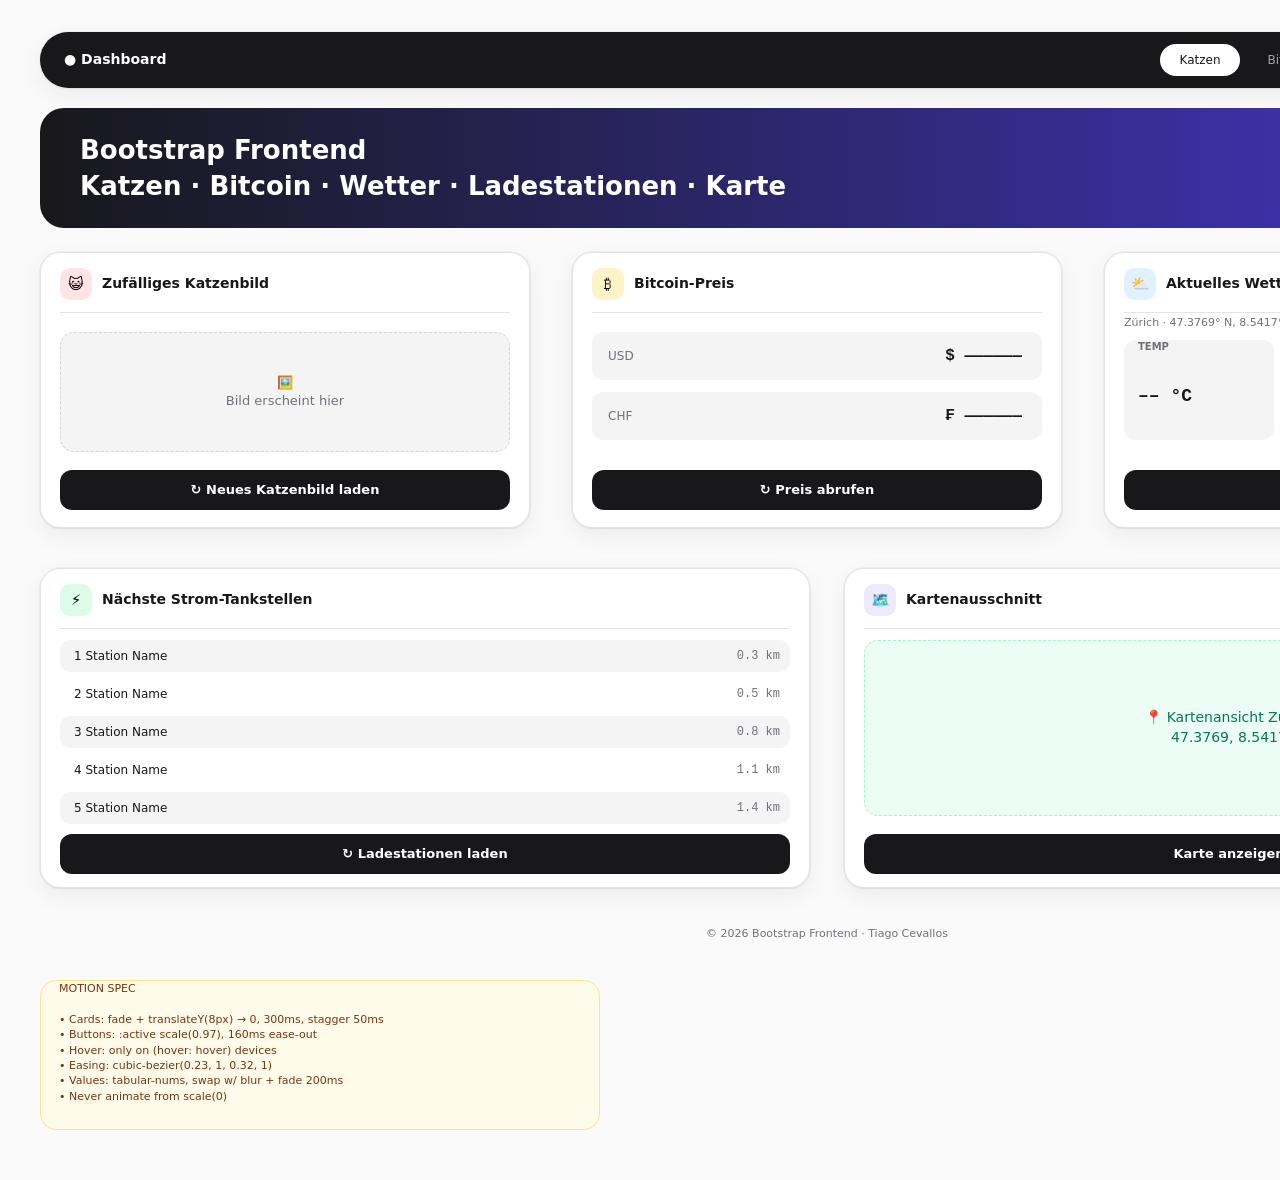
==== .preview-tmp/wireframe.html @ ef620e7e "whatever this is updated wireframe" ====
<!doctype html><meta charset=utf-8><title>wireframe</title><body style="margin:0;background:#fafafa"><div id=c style="position:relative;width:1700px;height:1180px;background:#fafafa"></div><script>const xml="<mxGraphModel dx=\"1422\" dy=\"762\" grid=\"0\" gridSize=\"10\" guides=\"1\" tooltips=\"1\" connect=\"1\" arrows=\"1\" fold=\"1\" page=\"1\" pageScale=\"1\" pageWidth=\"1654\" pageHeight=\"1169\" background=\"#fafafa\" math=\"0\" shadow=\"0\">\n  <root>\n    <mxCell id=\"0\" />\n    <mxCell id=\"1\" parent=\"0\" />\n    <mxCell id=\"101\" value=\"\" style=\"whiteSpace=wrap;html=1;rounded=1;absoluteArcSize=1;arcSize=28;fillColor=#18181b;strokeColor=none;shadow=1;\" vertex=\"1\" parent=\"1\">\n      <mxGeometry x=\"40\" y=\"32\" width=\"1574\" height=\"56\" as=\"geometry\" />\n    </mxCell>\n    <mxCell id=\"102\" value=\"\u25cf  Dashboard\" style=\"whiteSpace=wrap;html=1;text;fontColor=#ffffff;fontSize=14;fontStyle=1;align=left;verticalAlign=middle;fontFamily=Inter;\" vertex=\"1\" parent=\"1\">\n      <mxGeometry x=\"64\" y=\"32\" width=\"300\" height=\"56\" as=\"geometry\" />\n    </mxCell>\n    <mxCell id=\"103\" value=\"Katzen\" style=\"whiteSpace=wrap;html=1;rounded=1;absoluteArcSize=1;arcSize=16;fillColor=#ffffff;fontColor=#18181b;strokeColor=none;fontSize=12;fontFamily=Inter;\" vertex=\"1\" parent=\"1\">\n      <mxGeometry x=\"1160\" y=\"44\" width=\"80\" height=\"32\" as=\"geometry\" />\n    </mxCell>\n    <mxCell id=\"104\" value=\"Bitcoin\" style=\"whiteSpace=wrap;html=1;rounded=1;absoluteArcSize=1;arcSize=16;fillColor=none;fontColor=#a1a1aa;strokeColor=none;fontSize=12;fontFamily=Inter;\" vertex=\"1\" parent=\"1\">\n      <mxGeometry x=\"1248\" y=\"44\" width=\"80\" height=\"32\" as=\"geometry\" />\n    </mxCell>\n    <mxCell id=\"105\" value=\"Wetter\" style=\"whiteSpace=wrap;html=1;rounded=1;absoluteArcSize=1;arcSize=16;fillColor=none;fontColor=#a1a1aa;strokeColor=none;fontSize=12;fontFamily=Inter;\" vertex=\"1\" parent=\"1\">\n      <mxGeometry x=\"1336\" y=\"44\" width=\"80\" height=\"32\" as=\"geometry\" />\n    </mxCell>\n    <mxCell id=\"106\" value=\"Laden\" style=\"whiteSpace=wrap;html=1;rounded=1;absoluteArcSize=1;arcSize=16;fillColor=none;fontColor=#a1a1aa;strokeColor=none;fontSize=12;fontFamily=Inter;\" vertex=\"1\" parent=\"1\">\n      <mxGeometry x=\"1424\" y=\"44\" width=\"80\" height=\"32\" as=\"geometry\" />\n    </mxCell>\n    <mxCell id=\"107\" value=\"Karte\" style=\"whiteSpace=wrap;html=1;rounded=1;absoluteArcSize=1;arcSize=16;fillColor=none;fontColor=#a1a1aa;strokeColor=none;fontSize=12;fontFamily=Inter;\" vertex=\"1\" parent=\"1\">\n      <mxGeometry x=\"1512\" y=\"44\" width=\"80\" height=\"32\" as=\"geometry\" />\n    </mxCell>\n    <mxCell id=\"108\" value=\"Bootstrap Frontend&#xa;Katzen \u00b7 Bitcoin \u00b7 Wetter \u00b7 Ladestationen \u00b7 Karte\" style=\"whiteSpace=wrap;html=1;rounded=1;absoluteArcSize=1;arcSize=24;fillColor=#18181b;gradientColor=#4338ca;gradientDirection=east;strokeColor=none;fontColor=#ffffff;fontSize=26;fontStyle=1;align=left;spacingLeft=40;fontFamily=Inter;\" vertex=\"1\" parent=\"1\">\n      <mxGeometry x=\"40\" y=\"108\" width=\"1574\" height=\"120\" as=\"geometry\" />\n    </mxCell>\n    <mxCell id=\"109\" value=\"LIVE DATA \u00b7 5 APIs\" style=\"whiteSpace=wrap;html=1;rounded=1;absoluteArcSize=1;arcSize=14;fillColor=#ffffff22;fillColor=#6d6ad8;strokeColor=none;fontColor=#ffffff;fontSize=10;fontStyle=1;fontFamily=Inter;\" vertex=\"1\" parent=\"1\">\n      <mxGeometry x=\"1414\" y=\"128\" width=\"170\" height=\"28\" as=\"geometry\" />\n    </mxCell>\n    <mxCell id=\"110\" value=\"\" style=\"whiteSpace=wrap;html=1;rounded=1;absoluteArcSize=1;arcSize=20;fillColor=#ffffff;strokeColor=#e4e4e7;shadow=1;\" vertex=\"1\" parent=\"1\">\n      <mxGeometry x=\"40\" y=\"252\" width=\"490\" height=\"276\" as=\"geometry\" />\n    </mxCell>\n    <mxCell id=\"111\" value=\"\ud83d\ude3a\" style=\"whiteSpace=wrap;html=1;rounded=1;absoluteArcSize=1;arcSize=10;fillColor=#ffe4e6;strokeColor=none;fontSize=15;\" vertex=\"1\" parent=\"1\">\n      <mxGeometry x=\"60\" y=\"268\" width=\"32\" height=\"32\" as=\"geometry\" />\n    </mxCell>\n    <mxCell id=\"112\" value=\"Zuf\u00e4lliges Katzenbild\" style=\"whiteSpace=wrap;html=1;text;fontColor=#18181b;fontSize=14;fontStyle=1;align=left;verticalAlign=middle;fontFamily=Inter;\" vertex=\"1\" parent=\"1\">\n      <mxGeometry x=\"102\" y=\"268\" width=\"400\" height=\"32\" as=\"geometry\" />\n    </mxCell>\n    <mxCell id=\"113\" value=\"\" style=\"whiteSpace=wrap;html=1;fillColor=#e4e4e7;strokeColor=none;\" vertex=\"1\" parent=\"1\">\n      <mxGeometry x=\"60\" y=\"312\" width=\"450\" height=\"1\" as=\"geometry\" />\n    </mxCell>\n    <mxCell id=\"114\" value=\"\ud83d\uddbc\ufe0f&#xa;Bild erscheint hier\" style=\"whiteSpace=wrap;html=1;rounded=1;absoluteArcSize=1;arcSize=14;fillColor=#f4f4f5;strokeColor=#d4d4d8;dashed=1;dashPattern=4 4;fontColor=#71717a;fontSize=13;fontFamily=Inter;\" vertex=\"1\" parent=\"1\">\n      <mxGeometry x=\"60\" y=\"332\" width=\"450\" height=\"120\" as=\"geometry\" />\n    </mxCell>\n    <mxCell id=\"115\" value=\"\u21bb  Neues Katzenbild laden\" style=\"whiteSpace=wrap;html=1;rounded=1;absoluteArcSize=1;arcSize=12;fillColor=#18181b;strokeColor=none;fontColor=#ffffff;fontSize=13;fontStyle=1;fontFamily=Inter;\" vertex=\"1\" parent=\"1\">\n      <mxGeometry x=\"60\" y=\"470\" width=\"450\" height=\"40\" as=\"geometry\" />\n    </mxCell>\n    <mxCell id=\"116\" value=\"\" style=\"whiteSpace=wrap;html=1;rounded=1;absoluteArcSize=1;arcSize=20;fillColor=#ffffff;strokeColor=#e4e4e7;shadow=1;\" vertex=\"1\" parent=\"1\">\n      <mxGeometry x=\"572\" y=\"252\" width=\"490\" height=\"276\" as=\"geometry\" />\n    </mxCell>\n    <mxCell id=\"117\" value=\"\u20bf\" style=\"whiteSpace=wrap;html=1;rounded=1;absoluteArcSize=1;arcSize=10;fillColor=#fef3c7;strokeColor=none;fontSize=15;\" vertex=\"1\" parent=\"1\">\n      <mxGeometry x=\"592\" y=\"268\" width=\"32\" height=\"32\" as=\"geometry\" />\n    </mxCell>\n    <mxCell id=\"118\" value=\"Bitcoin-Preis\" style=\"whiteSpace=wrap;html=1;text;fontColor=#18181b;fontSize=14;fontStyle=1;align=left;verticalAlign=middle;fontFamily=Inter;\" vertex=\"1\" parent=\"1\">\n      <mxGeometry x=\"634\" y=\"268\" width=\"400\" height=\"32\" as=\"geometry\" />\n    </mxCell>\n    <mxCell id=\"119\" value=\"\" style=\"whiteSpace=wrap;html=1;fillColor=#e4e4e7;strokeColor=none;\" vertex=\"1\" parent=\"1\">\n      <mxGeometry x=\"592\" y=\"312\" width=\"450\" height=\"1\" as=\"geometry\" />\n    </mxCell>\n    <mxCell id=\"120\" value=\"USD\" style=\"whiteSpace=wrap;html=1;rounded=1;absoluteArcSize=1;arcSize=12;fillColor=#f4f4f5;strokeColor=none;fontColor=#71717a;fontSize=12;align=left;spacingLeft=16;fontFamily=Inter;\" vertex=\"1\" parent=\"1\">\n      <mxGeometry x=\"592\" y=\"332\" width=\"450\" height=\"48\" as=\"geometry\" />\n    </mxCell>\n    <mxCell id=\"121\" value=\"$ \u2014\u2014\u2014\u2014\u2014\u2014\" style=\"whiteSpace=wrap;html=1;text;fontColor=#18181b;fontSize=16;fontStyle=1;align=right;verticalAlign=middle;fontFamily=Courier New;\" vertex=\"1\" parent=\"1\">\n      <mxGeometry x=\"852\" y=\"332\" width=\"170\" height=\"48\" as=\"geometry\" />\n    </mxCell>\n    <mxCell id=\"122\" value=\"CHF\" style=\"whiteSpace=wrap;html=1;rounded=1;absoluteArcSize=1;arcSize=12;fillColor=#f4f4f5;strokeColor=none;fontColor=#71717a;fontSize=12;align=left;spacingLeft=16;fontFamily=Inter;\" vertex=\"1\" parent=\"1\">\n      <mxGeometry x=\"592\" y=\"392\" width=\"450\" height=\"48\" as=\"geometry\" />\n    </mxCell>\n    <mxCell id=\"123\" value=\"\u20a3 \u2014\u2014\u2014\u2014\u2014\u2014\" style=\"whiteSpace=wrap;html=1;text;fontColor=#18181b;fontSize=16;fontStyle=1;align=right;verticalAlign=middle;fontFamily=Courier New;\" vertex=\"1\" parent=\"1\">\n      <mxGeometry x=\"852\" y=\"392\" width=\"170\" height=\"48\" as=\"geometry\" />\n    </mxCell>\n    <mxCell id=\"124\" value=\"\u21bb  Preis abrufen\" style=\"whiteSpace=wrap;html=1;rounded=1;absoluteArcSize=1;arcSize=12;fillColor=#18181b;strokeColor=none;fontColor=#ffffff;fontSize=13;fontStyle=1;fontFamily=Inter;\" vertex=\"1\" parent=\"1\">\n      <mxGeometry x=\"592\" y=\"470\" width=\"450\" height=\"40\" as=\"geometry\" />\n    </mxCell>\n    <mxCell id=\"125\" value=\"\" style=\"whiteSpace=wrap;html=1;rounded=1;absoluteArcSize=1;arcSize=20;fillColor=#ffffff;strokeColor=#e4e4e7;shadow=1;\" vertex=\"1\" parent=\"1\">\n      <mxGeometry x=\"1104\" y=\"252\" width=\"510\" height=\"276\" as=\"geometry\" />\n    </mxCell>\n    <mxCell id=\"126\" value=\"\u26c5\" style=\"whiteSpace=wrap;html=1;rounded=1;absoluteArcSize=1;arcSize=10;fillColor=#e0f2fe;strokeColor=none;fontSize=15;\" vertex=\"1\" parent=\"1\">\n      <mxGeometry x=\"1124\" y=\"268\" width=\"32\" height=\"32\" as=\"geometry\" />\n    </mxCell>\n    <mxCell id=\"127\" value=\"Aktuelles Wetter\" style=\"whiteSpace=wrap;html=1;text;fontColor=#18181b;fontSize=14;fontStyle=1;align=left;verticalAlign=middle;fontFamily=Inter;\" vertex=\"1\" parent=\"1\">\n      <mxGeometry x=\"1166\" y=\"268\" width=\"420\" height=\"32\" as=\"geometry\" />\n    </mxCell>\n    <mxCell id=\"128\" value=\"\" style=\"whiteSpace=wrap;html=1;fillColor=#e4e4e7;strokeColor=none;\" vertex=\"1\" parent=\"1\">\n      <mxGeometry x=\"1124\" y=\"312\" width=\"470\" height=\"1\" as=\"geometry\" />\n    </mxCell>\n    <mxCell id=\"129\" value=\"Z\u00fcrich \u00b7 47.3769\u00b0 N, 8.5417\u00b0 E\" style=\"whiteSpace=wrap;html=1;text;fontColor=#71717a;fontSize=11;align=left;fontFamily=Inter;\" vertex=\"1\" parent=\"1\">\n      <mxGeometry x=\"1124\" y=\"314\" width=\"470\" height=\"18\" as=\"geometry\" />\n    </mxCell>\n    <mxCell id=\"130\" value=\"TEMP\" style=\"whiteSpace=wrap;html=1;rounded=1;absoluteArcSize=1;arcSize=12;fillColor=#f4f4f5;strokeColor=none;fontColor=#71717a;fontSize=10;fontStyle=1;align=left;verticalAlign=top;spacingLeft=14;spacingTop=14;fontFamily=Inter;\" vertex=\"1\" parent=\"1\">\n      <mxGeometry x=\"1124\" y=\"340\" width=\"150\" height=\"100\" as=\"geometry\" />\n    </mxCell>\n    <mxCell id=\"131\" value=\"\u2013\u2013 \u00b0C\" style=\"whiteSpace=wrap;html=1;text;fontColor=#18181b;fontSize=18;fontStyle=1;align=left;spacingLeft=14;verticalAlign=middle;fontFamily=Courier New;\" vertex=\"1\" parent=\"1\">\n      <mxGeometry x=\"1124\" y=\"372\" width=\"150\" height=\"50\" as=\"geometry\" />\n    </mxCell>\n    <mxCell id=\"132\" value=\"HIMMEL\" style=\"whiteSpace=wrap;html=1;rounded=1;absoluteArcSize=1;arcSize=12;fillColor=#f4f4f5;strokeColor=none;fontColor=#71717a;fontSize=10;fontStyle=1;align=left;verticalAlign=top;spacingLeft=14;spacingTop=14;fontFamily=Inter;\" vertex=\"1\" parent=\"1\">\n      <mxGeometry x=\"1284\" y=\"340\" width=\"150\" height=\"100\" as=\"geometry\" />\n    </mxCell>\n    <mxCell id=\"133\" value=\"\u2013\u2013\u2013\u2013\" style=\"whiteSpace=wrap;html=1;text;fontColor=#18181b;fontSize=18;fontStyle=1;align=left;spacingLeft=14;verticalAlign=middle;fontFamily=Courier New;\" vertex=\"1\" parent=\"1\">\n      <mxGeometry x=\"1284\" y=\"372\" width=\"150\" height=\"50\" as=\"geometry\" />\n    </mxCell>\n    <mxCell id=\"134\" value=\"WIND\" style=\"whiteSpace=wrap;html=1;rounded=1;absoluteArcSize=1;arcSize=12;fillColor=#f4f4f5;strokeColor=none;fontColor=#71717a;fontSize=10;fontStyle=1;align=left;verticalAlign=top;spacingLeft=14;spacingTop=14;fontFamily=Inter;\" vertex=\"1\" parent=\"1\">\n      <mxGeometry x=\"1444\" y=\"340\" width=\"150\" height=\"100\" as=\"geometry\" />\n    </mxCell>\n    <mxCell id=\"135\" value=\"\u2013\u2013 km/h\" style=\"whiteSpace=wrap;html=1;text;fontColor=#18181b;fontSize=18;fontStyle=1;align=left;spacingLeft=14;verticalAlign=middle;fontFamily=Courier New;\" vertex=\"1\" parent=\"1\">\n      <mxGeometry x=\"1444\" y=\"372\" width=\"150\" height=\"50\" as=\"geometry\" />\n    </mxCell>\n    <mxCell id=\"136\" value=\"\u21bb  Wetter laden\" style=\"whiteSpace=wrap;html=1;rounded=1;absoluteArcSize=1;arcSize=12;fillColor=#18181b;strokeColor=none;fontColor=#ffffff;fontSize=13;fontStyle=1;fontFamily=Inter;\" vertex=\"1\" parent=\"1\">\n      <mxGeometry x=\"1124\" y=\"470\" width=\"470\" height=\"40\" as=\"geometry\" />\n    </mxCell>\n    <mxCell id=\"137\" value=\"\" style=\"whiteSpace=wrap;html=1;rounded=1;absoluteArcSize=1;arcSize=20;fillColor=#ffffff;strokeColor=#e4e4e7;shadow=1;\" vertex=\"1\" parent=\"1\">\n      <mxGeometry x=\"40\" y=\"568\" width=\"770\" height=\"320\" as=\"geometry\" />\n    </mxCell>\n    <mxCell id=\"138\" value=\"\u26a1\" style=\"whiteSpace=wrap;html=1;rounded=1;absoluteArcSize=1;arcSize=10;fillColor=#dcfce7;strokeColor=none;fontSize=15;\" vertex=\"1\" parent=\"1\">\n      <mxGeometry x=\"60\" y=\"584\" width=\"32\" height=\"32\" as=\"geometry\" />\n    </mxCell>\n    <mxCell id=\"139\" value=\"N\u00e4chste Strom-Tankstellen\" style=\"whiteSpace=wrap;html=1;text;fontColor=#18181b;fontSize=14;fontStyle=1;align=left;verticalAlign=middle;fontFamily=Inter;\" vertex=\"1\" parent=\"1\">\n      <mxGeometry x=\"102\" y=\"584\" width=\"680\" height=\"32\" as=\"geometry\" />\n    </mxCell>\n    <mxCell id=\"140\" value=\"\" style=\"whiteSpace=wrap;html=1;fillColor=#e4e4e7;strokeColor=none;\" vertex=\"1\" parent=\"1\">\n      <mxGeometry x=\"60\" y=\"628\" width=\"730\" height=\"1\" as=\"geometry\" />\n    </mxCell>\n    <mxCell id=\"141\" value=\"1   Station Name\" style=\"whiteSpace=wrap;html=1;rounded=1;absoluteArcSize=1;arcSize=10;fillColor=#f4f4f5;strokeColor=none;fontColor=#18181b;fontSize=12;align=left;spacingLeft=14;fontFamily=Inter;\" vertex=\"1\" parent=\"1\">\n      <mxGeometry x=\"60\" y=\"640\" width=\"730\" height=\"32\" as=\"geometry\" />\n    </mxCell>\n    <mxCell id=\"142\" value=\"0.3 km\" style=\"whiteSpace=wrap;html=1;text;fontColor=#71717a;fontSize=12;align=right;verticalAlign=middle;fontFamily=Courier New;\" vertex=\"1\" parent=\"1\">\n      <mxGeometry x=\"690\" y=\"640\" width=\"90\" height=\"32\" as=\"geometry\" />\n    </mxCell>\n    <mxCell id=\"143\" value=\"2   Station Name\" style=\"whiteSpace=wrap;html=1;rounded=1;absoluteArcSize=1;arcSize=10;fillColor=#ffffff;strokeColor=none;fontColor=#18181b;fontSize=12;align=left;spacingLeft=14;fontFamily=Inter;\" vertex=\"1\" parent=\"1\">\n      <mxGeometry x=\"60\" y=\"678\" width=\"730\" height=\"32\" as=\"geometry\" />\n    </mxCell>\n    <mxCell id=\"144\" value=\"0.5 km\" style=\"whiteSpace=wrap;html=1;text;fontColor=#71717a;fontSize=12;align=right;verticalAlign=middle;fontFamily=Courier New;\" vertex=\"1\" parent=\"1\">\n      <mxGeometry x=\"690\" y=\"678\" width=\"90\" height=\"32\" as=\"geometry\" />\n    </mxCell>\n    <mxCell id=\"145\" value=\"3   Station Name\" style=\"whiteSpace=wrap;html=1;rounded=1;absoluteArcSize=1;arcSize=10;fillColor=#f4f4f5;strokeColor=none;fontColor=#18181b;fontSize=12;align=left;spacingLeft=14;fontFamily=Inter;\" vertex=\"1\" parent=\"1\">\n      <mxGeometry x=\"60\" y=\"716\" width=\"730\" height=\"32\" as=\"geometry\" />\n    </mxCell>\n    <mxCell id=\"146\" value=\"0.8 km\" style=\"whiteSpace=wrap;html=1;text;fontColor=#71717a;fontSize=12;align=right;verticalAlign=middle;fontFamily=Courier New;\" vertex=\"1\" parent=\"1\">\n      <mxGeometry x=\"690\" y=\"716\" width=\"90\" height=\"32\" as=\"geometry\" />\n    </mxCell>\n    <mxCell id=\"147\" value=\"4   Station Name\" style=\"whiteSpace=wrap;html=1;rounded=1;absoluteArcSize=1;arcSize=10;fillColor=#ffffff;strokeColor=none;fontColor=#18181b;fontSize=12;align=left;spacingLeft=14;fontFamily=Inter;\" vertex=\"1\" parent=\"1\">\n      <mxGeometry x=\"60\" y=\"754\" width=\"730\" height=\"32\" as=\"geometry\" />\n    </mxCell>\n    <mxCell id=\"148\" value=\"1.1 km\" style=\"whiteSpace=wrap;html=1;text;fontColor=#71717a;fontSize=12;align=right;verticalAlign=middle;fontFamily=Courier New;\" vertex=\"1\" parent=\"1\">\n      <mxGeometry x=\"690\" y=\"754\" width=\"90\" height=\"32\" as=\"geometry\" />\n    </mxCell>\n    <mxCell id=\"149\" value=\"5   Station Name\" style=\"whiteSpace=wrap;html=1;rounded=1;absoluteArcSize=1;arcSize=10;fillColor=#f4f4f5;strokeColor=none;fontColor=#18181b;fontSize=12;align=left;spacingLeft=14;fontFamily=Inter;\" vertex=\"1\" parent=\"1\">\n      <mxGeometry x=\"60\" y=\"792\" width=\"730\" height=\"32\" as=\"geometry\" />\n    </mxCell>\n    <mxCell id=\"150\" value=\"1.4 km\" style=\"whiteSpace=wrap;html=1;text;fontColor=#71717a;fontSize=12;align=right;verticalAlign=middle;fontFamily=Courier New;\" vertex=\"1\" parent=\"1\">\n      <mxGeometry x=\"690\" y=\"792\" width=\"90\" height=\"32\" as=\"geometry\" />\n    </mxCell>\n    <mxCell id=\"151\" value=\"\u21bb  Ladestationen laden\" style=\"whiteSpace=wrap;html=1;rounded=1;absoluteArcSize=1;arcSize=12;fillColor=#18181b;strokeColor=none;fontColor=#ffffff;fontSize=13;fontStyle=1;fontFamily=Inter;\" vertex=\"1\" parent=\"1\">\n      <mxGeometry x=\"60\" y=\"834\" width=\"730\" height=\"40\" as=\"geometry\" />\n    </mxCell>\n    <mxCell id=\"152\" value=\"\" style=\"whiteSpace=wrap;html=1;rounded=1;absoluteArcSize=1;arcSize=20;fillColor=#ffffff;strokeColor=#e4e4e7;shadow=1;\" vertex=\"1\" parent=\"1\">\n      <mxGeometry x=\"844\" y=\"568\" width=\"770\" height=\"320\" as=\"geometry\" />\n    </mxCell>\n    <mxCell id=\"153\" value=\"\ud83d\uddfa\ufe0f\" style=\"whiteSpace=wrap;html=1;rounded=1;absoluteArcSize=1;arcSize=10;fillColor=#ede9fe;strokeColor=none;fontSize=15;\" vertex=\"1\" parent=\"1\">\n      <mxGeometry x=\"864\" y=\"584\" width=\"32\" height=\"32\" as=\"geometry\" />\n    </mxCell>\n    <mxCell id=\"154\" value=\"Kartenausschnitt\" style=\"whiteSpace=wrap;html=1;text;fontColor=#18181b;fontSize=14;fontStyle=1;align=left;verticalAlign=middle;fontFamily=Inter;\" vertex=\"1\" parent=\"1\">\n      <mxGeometry x=\"906\" y=\"584\" width=\"680\" height=\"32\" as=\"geometry\" />\n    </mxCell>\n    <mxCell id=\"155\" value=\"\" style=\"whiteSpace=wrap;html=1;fillColor=#e4e4e7;strokeColor=none;\" vertex=\"1\" parent=\"1\">\n      <mxGeometry x=\"864\" y=\"628\" width=\"730\" height=\"1\" as=\"geometry\" />\n    </mxCell>\n    <mxCell id=\"156\" value=\"\ud83d\udccd  Kartenansicht Z\u00fcrich&#xa;47.3769, 8.5417\" style=\"whiteSpace=wrap;html=1;rounded=1;absoluteArcSize=1;arcSize=14;fillColor=#ecfdf5;strokeColor=#a7f3d0;dashed=1;dashPattern=4 4;fontColor=#047857;fontSize=14;fontFamily=Inter;\" vertex=\"1\" parent=\"1\">\n      <mxGeometry x=\"864\" y=\"640\" width=\"730\" height=\"176\" as=\"geometry\" />\n    </mxCell>\n    <mxCell id=\"157\" value=\"Karte anzeigen\" style=\"whiteSpace=wrap;html=1;rounded=1;absoluteArcSize=1;arcSize=12;fillColor=#18181b;strokeColor=none;fontColor=#ffffff;fontSize=13;fontStyle=1;fontFamily=Inter;\" vertex=\"1\" parent=\"1\">\n      <mxGeometry x=\"864\" y=\"834\" width=\"730\" height=\"40\" as=\"geometry\" />\n    </mxCell>\n    <mxCell id=\"158\" value=\"\u00a9 2026 Bootstrap Frontend \u00b7 Tiago Cevallos\" style=\"whiteSpace=wrap;html=1;text;fontColor=#71717a;fontSize=11;align=center;fontFamily=Inter;\" vertex=\"1\" parent=\"1\">\n      <mxGeometry x=\"40\" y=\"916\" width=\"1574\" height=\"36\" as=\"geometry\" />\n    </mxCell>\n    <mxCell id=\"159\" value=\"MOTION SPEC&#xa;&#xa;\u2022 Cards: fade + translateY(8px) \u2192 0, 300ms, stagger 50ms&#xa;\u2022 Buttons: :active scale(0.97), 160ms ease-out&#xa;\u2022 Hover: only on (hover: hover) devices&#xa;\u2022 Easing: cubic-bezier(0.23, 1, 0.32, 1)&#xa;\u2022 Values: tabular-nums, swap w/ blur + fade 200ms&#xa;\u2022 Never animate from scale(0)\" style=\"whiteSpace=wrap;html=1;rounded=1;absoluteArcSize=1;arcSize=16;fillColor=#fffbeb;strokeColor=#fde68a;fontColor=#78350f;fontSize=11;align=left;verticalAlign=top;spacingLeft=18;spacingTop=14;fontFamily=Inter;\" vertex=\"1\" parent=\"1\">\n      <mxGeometry x=\"40\" y=\"980\" width=\"560\" height=\"150\" as=\"geometry\" />\n    </mxCell>\n  </root>\n</mxGraphModel>\n";
const d=new DOMParser().parseFromString(xml,'text/xml');
const c=document.getElementById('c');
d.querySelectorAll('mxCell[vertex="1"]').forEach(m=>{
 const g=m.querySelector('mxGeometry'),s={};
 (m.getAttribute('style')||'').split(';').forEach(p=>{const[k,v]=p.split('=');if(k)s[k]=v});
 const e=document.createElement('div');
 e.innerHTML=(m.getAttribute('value')||'').replace(/\n/g,'<br>');
 Object.assign(e.style,{position:'absolute',left:g.getAttribute('x')+'px',top:g.getAttribute('y')+'px',width:g.getAttribute('width')+'px',height:g.getAttribute('height')+'px',boxSizing:'border-box',
 background:s.fillColor&&s.fillColor!='none'?s.fillColor:'transparent',color:s.fontColor||'#000',fontSize:(s.fontSize||12)+'px',fontFamily:(s.fontFamily||'Inter')+',system-ui,sans-serif',whiteSpace:'pre-line',lineHeight:1.4,
 border:s.strokeColor&&s.strokeColor!='none'?'1px '+(s.dashed=='1'?'dashed ':'solid ')+s.strokeColor:'none',borderRadius:s.rounded=='1'?(s.arcSize||8)+'px':'0',backgroundImage:s.gradientColor?`linear-gradient(90deg,${s.fillColor},${s.gradientColor})`:'none',
 boxShadow:s.shadow=='1'?'0 0 0 1px rgba(0,0,0,.04),0 1px 2px rgba(0,0,0,.04),0 8px 24px rgba(0,0,0,.06)':'none',fontWeight:(s.fontStyle&1)?'bold':'normal',display:'flex',flexDirection:'column',
 justifyContent:s.verticalAlign=='top'?'flex-start':s.verticalAlign=='bottom'?'flex-end':'center',textAlign:s.align||'center',paddingLeft:(s.spacingLeft||0)+'px',overflow:'hidden'});
 if(m.getAttribute('style').includes('fontStyle=1;fontFamily=Inter;')&&e.style.height=='40px'){e.style.cursor='pointer';e.style.transition='transform 160ms cubic-bezier(.23,1,.32,1)';e.onmousedown=()=>e.style.transform='scale(.97)';e.onmouseup=e.onmouseleave=()=>e.style.transform='';}
 c.appendChild(e);});
</script>
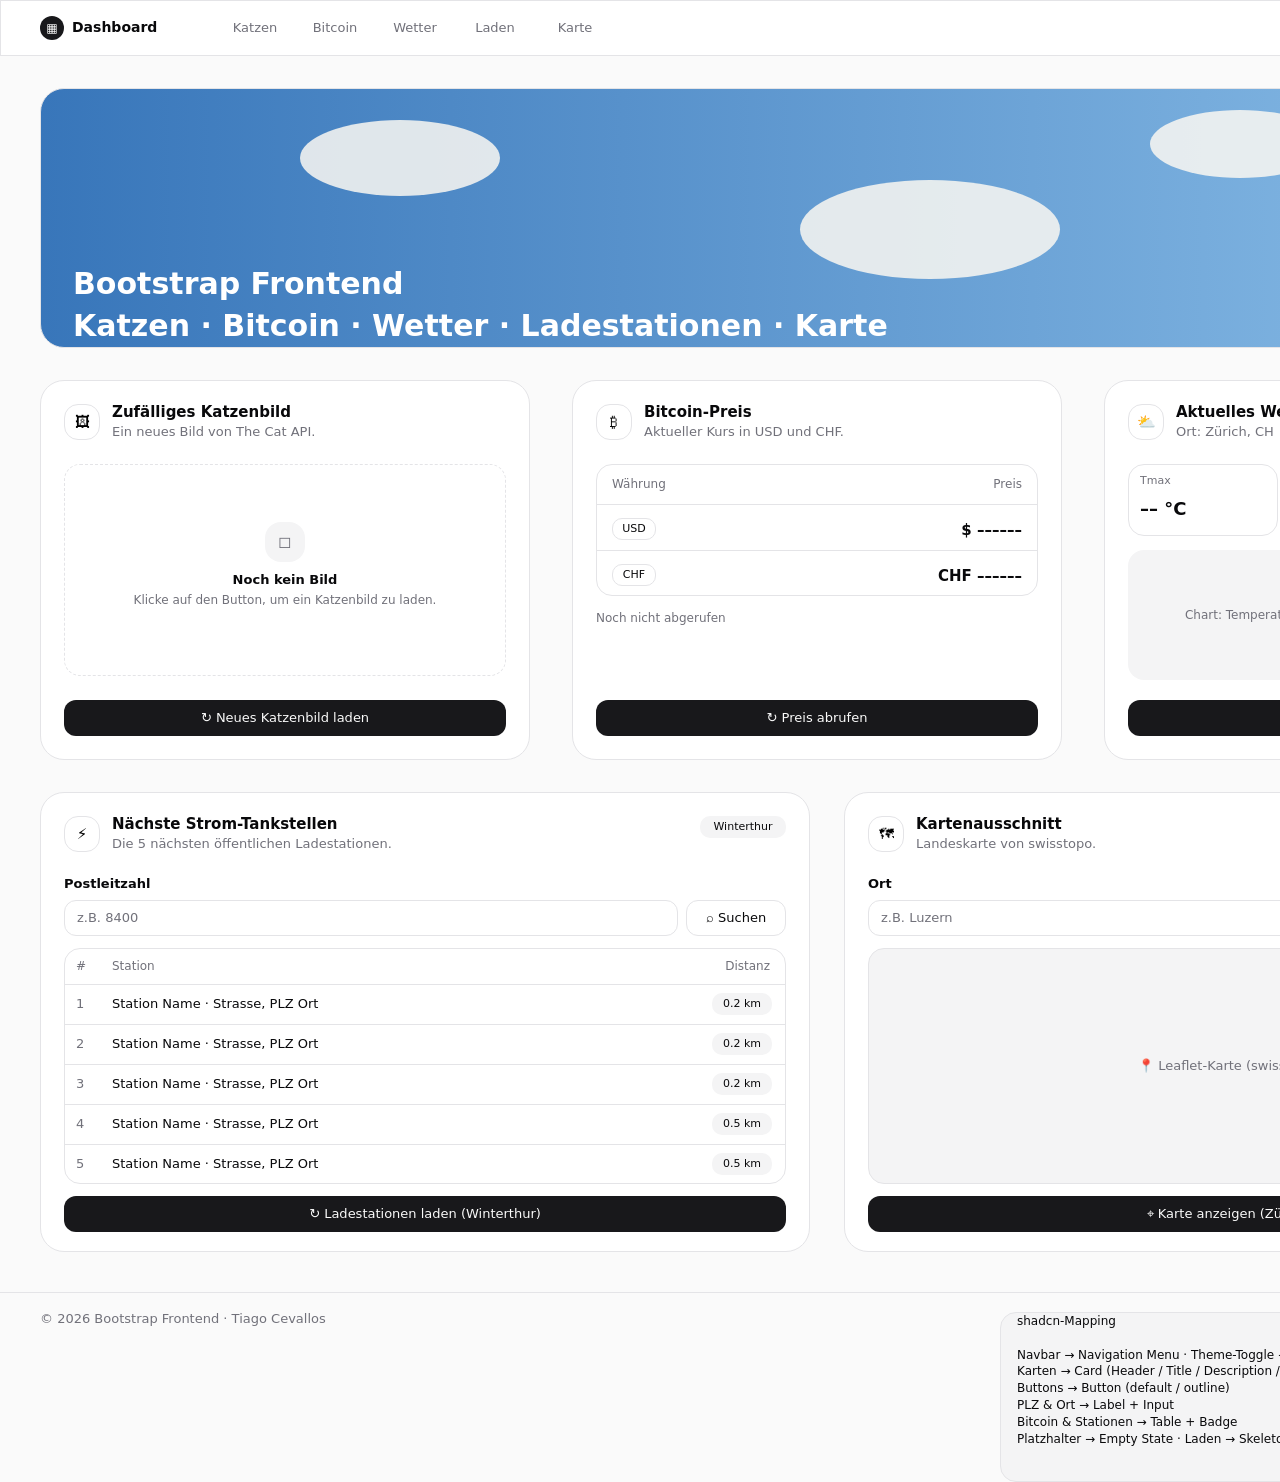
==== commit 7899e5a2: "More Wireframe and Font changes / updates started with the Frontend  API´s work now" ====
--- a/.preview-tmp/wireframe.html
+++ b/.preview-tmp/wireframe.html
@@ -1,4 +1,4 @@
-<!doctype html><meta charset=utf-8><title>wireframe</title><body style="margin:0;background:#fafafa"><div id=c style="position:relative;width:1700px;height:1180px;background:#fafafa"></div><script>const xml="<mxGraphModel dx=\"1422\" dy=\"762\" grid=\"0\" gridSize=\"10\" guides=\"1\" tooltips=\"1\" connect=\"1\" arrows=\"1\" fold=\"1\" page=\"1\" pageScale=\"1\" pageWidth=\"1654\" pageHeight=\"1169\" background=\"#fafafa\" math=\"0\" shadow=\"0\">\n  <root>\n    <mxCell id=\"0\" />\n    <mxCell id=\"1\" parent=\"0\" />\n    <mxCell id=\"101\" value=\"\" style=\"whiteSpace=wrap;html=1;rounded=1;absoluteArcSize=1;arcSize=28;fillColor=#18181b;strokeColor=none;shadow=1;\" vertex=\"1\" parent=\"1\">\n      <mxGeometry x=\"40\" y=\"32\" width=\"1574\" height=\"56\" as=\"geometry\" />\n    </mxCell>\n    <mxCell id=\"102\" value=\"\u25cf  Dashboard\" style=\"whiteSpace=wrap;html=1;text;fontColor=#ffffff;fontSize=14;fontStyle=1;align=left;verticalAlign=middle;fontFamily=Inter;\" vertex=\"1\" parent=\"1\">\n      <mxGeometry x=\"64\" y=\"32\" width=\"300\" height=\"56\" as=\"geometry\" />\n    </mxCell>\n    <mxCell id=\"103\" value=\"Katzen\" style=\"whiteSpace=wrap;html=1;rounded=1;absoluteArcSize=1;arcSize=16;fillColor=#ffffff;fontColor=#18181b;strokeColor=none;fontSize=12;fontFamily=Inter;\" vertex=\"1\" parent=\"1\">\n      <mxGeometry x=\"1160\" y=\"44\" width=\"80\" height=\"32\" as=\"geometry\" />\n    </mxCell>\n    <mxCell id=\"104\" value=\"Bitcoin\" style=\"whiteSpace=wrap;html=1;rounded=1;absoluteArcSize=1;arcSize=16;fillColor=none;fontColor=#a1a1aa;strokeColor=none;fontSize=12;fontFamily=Inter;\" vertex=\"1\" parent=\"1\">\n      <mxGeometry x=\"1248\" y=\"44\" width=\"80\" height=\"32\" as=\"geometry\" />\n    </mxCell>\n    <mxCell id=\"105\" value=\"Wetter\" style=\"whiteSpace=wrap;html=1;rounded=1;absoluteArcSize=1;arcSize=16;fillColor=none;fontColor=#a1a1aa;strokeColor=none;fontSize=12;fontFamily=Inter;\" vertex=\"1\" parent=\"1\">\n      <mxGeometry x=\"1336\" y=\"44\" width=\"80\" height=\"32\" as=\"geometry\" />\n    </mxCell>\n    <mxCell id=\"106\" value=\"Laden\" style=\"whiteSpace=wrap;html=1;rounded=1;absoluteArcSize=1;arcSize=16;fillColor=none;fontColor=#a1a1aa;strokeColor=none;fontSize=12;fontFamily=Inter;\" vertex=\"1\" parent=\"1\">\n      <mxGeometry x=\"1424\" y=\"44\" width=\"80\" height=\"32\" as=\"geometry\" />\n    </mxCell>\n    <mxCell id=\"107\" value=\"Karte\" style=\"whiteSpace=wrap;html=1;rounded=1;absoluteArcSize=1;arcSize=16;fillColor=none;fontColor=#a1a1aa;strokeColor=none;fontSize=12;fontFamily=Inter;\" vertex=\"1\" parent=\"1\">\n      <mxGeometry x=\"1512\" y=\"44\" width=\"80\" height=\"32\" as=\"geometry\" />\n    </mxCell>\n    <mxCell id=\"108\" value=\"Bootstrap Frontend&#xa;Katzen \u00b7 Bitcoin \u00b7 Wetter \u00b7 Ladestationen \u00b7 Karte\" style=\"whiteSpace=wrap;html=1;rounded=1;absoluteArcSize=1;arcSize=24;fillColor=#18181b;gradientColor=#4338ca;gradientDirection=east;strokeColor=none;fontColor=#ffffff;fontSize=26;fontStyle=1;align=left;spacingLeft=40;fontFamily=Inter;\" vertex=\"1\" parent=\"1\">\n      <mxGeometry x=\"40\" y=\"108\" width=\"1574\" height=\"120\" as=\"geometry\" />\n    </mxCell>\n    <mxCell id=\"109\" value=\"LIVE DATA \u00b7 5 APIs\" style=\"whiteSpace=wrap;html=1;rounded=1;absoluteArcSize=1;arcSize=14;fillColor=#ffffff22;fillColor=#6d6ad8;strokeColor=none;fontColor=#ffffff;fontSize=10;fontStyle=1;fontFamily=Inter;\" vertex=\"1\" parent=\"1\">\n      <mxGeometry x=\"1414\" y=\"128\" width=\"170\" height=\"28\" as=\"geometry\" />\n    </mxCell>\n    <mxCell id=\"110\" value=\"\" style=\"whiteSpace=wrap;html=1;rounded=1;absoluteArcSize=1;arcSize=20;fillColor=#ffffff;strokeColor=#e4e4e7;shadow=1;\" vertex=\"1\" parent=\"1\">\n      <mxGeometry x=\"40\" y=\"252\" width=\"490\" height=\"276\" as=\"geometry\" />\n    </mxCell>\n    <mxCell id=\"111\" value=\"\ud83d\ude3a\" style=\"whiteSpace=wrap;html=1;rounded=1;absoluteArcSize=1;arcSize=10;fillColor=#ffe4e6;strokeColor=none;fontSize=15;\" vertex=\"1\" parent=\"1\">\n      <mxGeometry x=\"60\" y=\"268\" width=\"32\" height=\"32\" as=\"geometry\" />\n    </mxCell>\n    <mxCell id=\"112\" value=\"Zuf\u00e4lliges Katzenbild\" style=\"whiteSpace=wrap;html=1;text;fontColor=#18181b;fontSize=14;fontStyle=1;align=left;verticalAlign=middle;fontFamily=Inter;\" vertex=\"1\" parent=\"1\">\n      <mxGeometry x=\"102\" y=\"268\" width=\"400\" height=\"32\" as=\"geometry\" />\n    </mxCell>\n    <mxCell id=\"113\" value=\"\" style=\"whiteSpace=wrap;html=1;fillColor=#e4e4e7;strokeColor=none;\" vertex=\"1\" parent=\"1\">\n      <mxGeometry x=\"60\" y=\"312\" width=\"450\" height=\"1\" as=\"geometry\" />\n    </mxCell>\n    <mxCell id=\"114\" value=\"\ud83d\uddbc\ufe0f&#xa;Bild erscheint hier\" style=\"whiteSpace=wrap;html=1;rounded=1;absoluteArcSize=1;arcSize=14;fillColor=#f4f4f5;strokeColor=#d4d4d8;dashed=1;dashPattern=4 4;fontColor=#71717a;fontSize=13;fontFamily=Inter;\" vertex=\"1\" parent=\"1\">\n      <mxGeometry x=\"60\" y=\"332\" width=\"450\" height=\"120\" as=\"geometry\" />\n    </mxCell>\n    <mxCell id=\"115\" value=\"\u21bb  Neues Katzenbild laden\" style=\"whiteSpace=wrap;html=1;rounded=1;absoluteArcSize=1;arcSize=12;fillColor=#18181b;strokeColor=none;fontColor=#ffffff;fontSize=13;fontStyle=1;fontFamily=Inter;\" vertex=\"1\" parent=\"1\">\n      <mxGeometry x=\"60\" y=\"470\" width=\"450\" height=\"40\" as=\"geometry\" />\n    </mxCell>\n    <mxCell id=\"116\" value=\"\" style=\"whiteSpace=wrap;html=1;rounded=1;absoluteArcSize=1;arcSize=20;fillColor=#ffffff;strokeColor=#e4e4e7;shadow=1;\" vertex=\"1\" parent=\"1\">\n      <mxGeometry x=\"572\" y=\"252\" width=\"490\" height=\"276\" as=\"geometry\" />\n    </mxCell>\n    <mxCell id=\"117\" value=\"\u20bf\" style=\"whiteSpace=wrap;html=1;rounded=1;absoluteArcSize=1;arcSize=10;fillColor=#fef3c7;strokeColor=none;fontSize=15;\" vertex=\"1\" parent=\"1\">\n      <mxGeometry x=\"592\" y=\"268\" width=\"32\" height=\"32\" as=\"geometry\" />\n    </mxCell>\n    <mxCell id=\"118\" value=\"Bitcoin-Preis\" style=\"whiteSpace=wrap;html=1;text;fontColor=#18181b;fontSize=14;fontStyle=1;align=left;verticalAlign=middle;fontFamily=Inter;\" vertex=\"1\" parent=\"1\">\n      <mxGeometry x=\"634\" y=\"268\" width=\"400\" height=\"32\" as=\"geometry\" />\n    </mxCell>\n    <mxCell id=\"119\" value=\"\" style=\"whiteSpace=wrap;html=1;fillColor=#e4e4e7;strokeColor=none;\" vertex=\"1\" parent=\"1\">\n      <mxGeometry x=\"592\" y=\"312\" width=\"450\" height=\"1\" as=\"geometry\" />\n    </mxCell>\n    <mxCell id=\"120\" value=\"USD\" style=\"whiteSpace=wrap;html=1;rounded=1;absoluteArcSize=1;arcSize=12;fillColor=#f4f4f5;strokeColor=none;fontColor=#71717a;fontSize=12;align=left;spacingLeft=16;fontFamily=Inter;\" vertex=\"1\" parent=\"1\">\n      <mxGeometry x=\"592\" y=\"332\" width=\"450\" height=\"48\" as=\"geometry\" />\n    </mxCell>\n    <mxCell id=\"121\" value=\"$ \u2014\u2014\u2014\u2014\u2014\u2014\" style=\"whiteSpace=wrap;html=1;text;fontColor=#18181b;fontSize=16;fontStyle=1;align=right;verticalAlign=middle;fontFamily=Courier New;\" vertex=\"1\" parent=\"1\">\n      <mxGeometry x=\"852\" y=\"332\" width=\"170\" height=\"48\" as=\"geometry\" />\n    </mxCell>\n    <mxCell id=\"122\" value=\"CHF\" style=\"whiteSpace=wrap;html=1;rounded=1;absoluteArcSize=1;arcSize=12;fillColor=#f4f4f5;strokeColor=none;fontColor=#71717a;fontSize=12;align=left;spacingLeft=16;fontFamily=Inter;\" vertex=\"1\" parent=\"1\">\n      <mxGeometry x=\"592\" y=\"392\" width=\"450\" height=\"48\" as=\"geometry\" />\n    </mxCell>\n    <mxCell id=\"123\" value=\"\u20a3 \u2014\u2014\u2014\u2014\u2014\u2014\" style=\"whiteSpace=wrap;html=1;text;fontColor=#18181b;fontSize=16;fontStyle=1;align=right;verticalAlign=middle;fontFamily=Courier New;\" vertex=\"1\" parent=\"1\">\n      <mxGeometry x=\"852\" y=\"392\" width=\"170\" height=\"48\" as=\"geometry\" />\n    </mxCell>\n    <mxCell id=\"124\" value=\"\u21bb  Preis abrufen\" style=\"whiteSpace=wrap;html=1;rounded=1;absoluteArcSize=1;arcSize=12;fillColor=#18181b;strokeColor=none;fontColor=#ffffff;fontSize=13;fontStyle=1;fontFamily=Inter;\" vertex=\"1\" parent=\"1\">\n      <mxGeometry x=\"592\" y=\"470\" width=\"450\" height=\"40\" as=\"geometry\" />\n    </mxCell>\n    <mxCell id=\"125\" value=\"\" style=\"whiteSpace=wrap;html=1;rounded=1;absoluteArcSize=1;arcSize=20;fillColor=#ffffff;strokeColor=#e4e4e7;shadow=1;\" vertex=\"1\" parent=\"1\">\n      <mxGeometry x=\"1104\" y=\"252\" width=\"510\" height=\"276\" as=\"geometry\" />\n    </mxCell>\n    <mxCell id=\"126\" value=\"\u26c5\" style=\"whiteSpace=wrap;html=1;rounded=1;absoluteArcSize=1;arcSize=10;fillColor=#e0f2fe;strokeColor=none;fontSize=15;\" vertex=\"1\" parent=\"1\">\n      <mxGeometry x=\"1124\" y=\"268\" width=\"32\" height=\"32\" as=\"geometry\" />\n    </mxCell>\n    <mxCell id=\"127\" value=\"Aktuelles Wetter\" style=\"whiteSpace=wrap;html=1;text;fontColor=#18181b;fontSize=14;fontStyle=1;align=left;verticalAlign=middle;fontFamily=Inter;\" vertex=\"1\" parent=\"1\">\n      <mxGeometry x=\"1166\" y=\"268\" width=\"420\" height=\"32\" as=\"geometry\" />\n    </mxCell>\n    <mxCell id=\"128\" value=\"\" style=\"whiteSpace=wrap;html=1;fillColor=#e4e4e7;strokeColor=none;\" vertex=\"1\" parent=\"1\">\n      <mxGeometry x=\"1124\" y=\"312\" width=\"470\" height=\"1\" as=\"geometry\" />\n    </mxCell>\n    <mxCell id=\"129\" value=\"Z\u00fcrich \u00b7 47.3769\u00b0 N, 8.5417\u00b0 E\" style=\"whiteSpace=wrap;html=1;text;fontColor=#71717a;fontSize=11;align=left;fontFamily=Inter;\" vertex=\"1\" parent=\"1\">\n      <mxGeometry x=\"1124\" y=\"314\" width=\"470\" height=\"18\" as=\"geometry\" />\n    </mxCell>\n    <mxCell id=\"130\" value=\"TEMP\" style=\"whiteSpace=wrap;html=1;rounded=1;absoluteArcSize=1;arcSize=12;fillColor=#f4f4f5;strokeColor=none;fontColor=#71717a;fontSize=10;fontStyle=1;align=left;verticalAlign=top;spacingLeft=14;spacingTop=14;fontFamily=Inter;\" vertex=\"1\" parent=\"1\">\n      <mxGeometry x=\"1124\" y=\"340\" width=\"150\" height=\"100\" as=\"geometry\" />\n    </mxCell>\n    <mxCell id=\"131\" value=\"\u2013\u2013 \u00b0C\" style=\"whiteSpace=wrap;html=1;text;fontColor=#18181b;fontSize=18;fontStyle=1;align=left;spacingLeft=14;verticalAlign=middle;fontFamily=Courier New;\" vertex=\"1\" parent=\"1\">\n      <mxGeometry x=\"1124\" y=\"372\" width=\"150\" height=\"50\" as=\"geometry\" />\n    </mxCell>\n    <mxCell id=\"132\" value=\"HIMMEL\" style=\"whiteSpace=wrap;html=1;rounded=1;absoluteArcSize=1;arcSize=12;fillColor=#f4f4f5;strokeColor=none;fontColor=#71717a;fontSize=10;fontStyle=1;align=left;verticalAlign=top;spacingLeft=14;spacingTop=14;fontFamily=Inter;\" vertex=\"1\" parent=\"1\">\n      <mxGeometry x=\"1284\" y=\"340\" width=\"150\" height=\"100\" as=\"geometry\" />\n    </mxCell>\n    <mxCell id=\"133\" value=\"\u2013\u2013\u2013\u2013\" style=\"whiteSpace=wrap;html=1;text;fontColor=#18181b;fontSize=18;fontStyle=1;align=left;spacingLeft=14;verticalAlign=middle;fontFamily=Courier New;\" vertex=\"1\" parent=\"1\">\n      <mxGeometry x=\"1284\" y=\"372\" width=\"150\" height=\"50\" as=\"geometry\" />\n    </mxCell>\n    <mxCell id=\"134\" value=\"WIND\" style=\"whiteSpace=wrap;html=1;rounded=1;absoluteArcSize=1;arcSize=12;fillColor=#f4f4f5;strokeColor=none;fontColor=#71717a;fontSize=10;fontStyle=1;align=left;verticalAlign=top;spacingLeft=14;spacingTop=14;fontFamily=Inter;\" vertex=\"1\" parent=\"1\">\n      <mxGeometry x=\"1444\" y=\"340\" width=\"150\" height=\"100\" as=\"geometry\" />\n    </mxCell>\n    <mxCell id=\"135\" value=\"\u2013\u2013 km/h\" style=\"whiteSpace=wrap;html=1;text;fontColor=#18181b;fontSize=18;fontStyle=1;align=left;spacingLeft=14;verticalAlign=middle;fontFamily=Courier New;\" vertex=\"1\" parent=\"1\">\n      <mxGeometry x=\"1444\" y=\"372\" width=\"150\" height=\"50\" as=\"geometry\" />\n    </mxCell>\n    <mxCell id=\"136\" value=\"\u21bb  Wetter laden\" style=\"whiteSpace=wrap;html=1;rounded=1;absoluteArcSize=1;arcSize=12;fillColor=#18181b;strokeColor=none;fontColor=#ffffff;fontSize=13;fontStyle=1;fontFamily=Inter;\" vertex=\"1\" parent=\"1\">\n      <mxGeometry x=\"1124\" y=\"470\" width=\"470\" height=\"40\" as=\"geometry\" />\n    </mxCell>\n    <mxCell id=\"137\" value=\"\" style=\"whiteSpace=wrap;html=1;rounded=1;absoluteArcSize=1;arcSize=20;fillColor=#ffffff;strokeColor=#e4e4e7;shadow=1;\" vertex=\"1\" parent=\"1\">\n      <mxGeometry x=\"40\" y=\"568\" width=\"770\" height=\"320\" as=\"geometry\" />\n    </mxCell>\n    <mxCell id=\"138\" value=\"\u26a1\" style=\"whiteSpace=wrap;html=1;rounded=1;absoluteArcSize=1;arcSize=10;fillColor=#dcfce7;strokeColor=none;fontSize=15;\" vertex=\"1\" parent=\"1\">\n      <mxGeometry x=\"60\" y=\"584\" width=\"32\" height=\"32\" as=\"geometry\" />\n    </mxCell>\n    <mxCell id=\"139\" value=\"N\u00e4chste Strom-Tankstellen\" style=\"whiteSpace=wrap;html=1;text;fontColor=#18181b;fontSize=14;fontStyle=1;align=left;verticalAlign=middle;fontFamily=Inter;\" vertex=\"1\" parent=\"1\">\n      <mxGeometry x=\"102\" y=\"584\" width=\"680\" height=\"32\" as=\"geometry\" />\n    </mxCell>\n    <mxCell id=\"140\" value=\"\" style=\"whiteSpace=wrap;html=1;fillColor=#e4e4e7;strokeColor=none;\" vertex=\"1\" parent=\"1\">\n      <mxGeometry x=\"60\" y=\"628\" width=\"730\" height=\"1\" as=\"geometry\" />\n    </mxCell>\n    <mxCell id=\"141\" value=\"1   Station Name\" style=\"whiteSpace=wrap;html=1;rounded=1;absoluteArcSize=1;arcSize=10;fillColor=#f4f4f5;strokeColor=none;fontColor=#18181b;fontSize=12;align=left;spacingLeft=14;fontFamily=Inter;\" vertex=\"1\" parent=\"1\">\n      <mxGeometry x=\"60\" y=\"640\" width=\"730\" height=\"32\" as=\"geometry\" />\n    </mxCell>\n    <mxCell id=\"142\" value=\"0.3 km\" style=\"whiteSpace=wrap;html=1;text;fontColor=#71717a;fontSize=12;align=right;verticalAlign=middle;fontFamily=Courier New;\" vertex=\"1\" parent=\"1\">\n      <mxGeometry x=\"690\" y=\"640\" width=\"90\" height=\"32\" as=\"geometry\" />\n    </mxCell>\n    <mxCell id=\"143\" value=\"2   Station Name\" style=\"whiteSpace=wrap;html=1;rounded=1;absoluteArcSize=1;arcSize=10;fillColor=#ffffff;strokeColor=none;fontColor=#18181b;fontSize=12;align=left;spacingLeft=14;fontFamily=Inter;\" vertex=\"1\" parent=\"1\">\n      <mxGeometry x=\"60\" y=\"678\" width=\"730\" height=\"32\" as=\"geometry\" />\n    </mxCell>\n    <mxCell id=\"144\" value=\"0.5 km\" style=\"whiteSpace=wrap;html=1;text;fontColor=#71717a;fontSize=12;align=right;verticalAlign=middle;fontFamily=Courier New;\" vertex=\"1\" parent=\"1\">\n      <mxGeometry x=\"690\" y=\"678\" width=\"90\" height=\"32\" as=\"geometry\" />\n    </mxCell>\n    <mxCell id=\"145\" value=\"3   Station Name\" style=\"whiteSpace=wrap;html=1;rounded=1;absoluteArcSize=1;arcSize=10;fillColor=#f4f4f5;strokeColor=none;fontColor=#18181b;fontSize=12;align=left;spacingLeft=14;fontFamily=Inter;\" vertex=\"1\" parent=\"1\">\n      <mxGeometry x=\"60\" y=\"716\" width=\"730\" height=\"32\" as=\"geometry\" />\n    </mxCell>\n    <mxCell id=\"146\" value=\"0.8 km\" style=\"whiteSpace=wrap;html=1;text;fontColor=#71717a;fontSize=12;align=right;verticalAlign=middle;fontFamily=Courier New;\" vertex=\"1\" parent=\"1\">\n      <mxGeometry x=\"690\" y=\"716\" width=\"90\" height=\"32\" as=\"geometry\" />\n    </mxCell>\n    <mxCell id=\"147\" value=\"4   Station Name\" style=\"whiteSpace=wrap;html=1;rounded=1;absoluteArcSize=1;arcSize=10;fillColor=#ffffff;strokeColor=none;fontColor=#18181b;fontSize=12;align=left;spacingLeft=14;fontFamily=Inter;\" vertex=\"1\" parent=\"1\">\n      <mxGeometry x=\"60\" y=\"754\" width=\"730\" height=\"32\" as=\"geometry\" />\n    </mxCell>\n    <mxCell id=\"148\" value=\"1.1 km\" style=\"whiteSpace=wrap;html=1;text;fontColor=#71717a;fontSize=12;align=right;verticalAlign=middle;fontFamily=Courier New;\" vertex=\"1\" parent=\"1\">\n      <mxGeometry x=\"690\" y=\"754\" width=\"90\" height=\"32\" as=\"geometry\" />\n    </mxCell>\n    <mxCell id=\"149\" value=\"5   Station Name\" style=\"whiteSpace=wrap;html=1;rounded=1;absoluteArcSize=1;arcSize=10;fillColor=#f4f4f5;strokeColor=none;fontColor=#18181b;fontSize=12;align=left;spacingLeft=14;fontFamily=Inter;\" vertex=\"1\" parent=\"1\">\n      <mxGeometry x=\"60\" y=\"792\" width=\"730\" height=\"32\" as=\"geometry\" />\n    </mxCell>\n    <mxCell id=\"150\" value=\"1.4 km\" style=\"whiteSpace=wrap;html=1;text;fontColor=#71717a;fontSize=12;align=right;verticalAlign=middle;fontFamily=Courier New;\" vertex=\"1\" parent=\"1\">\n      <mxGeometry x=\"690\" y=\"792\" width=\"90\" height=\"32\" as=\"geometry\" />\n    </mxCell>\n    <mxCell id=\"151\" value=\"\u21bb  Ladestationen laden\" style=\"whiteSpace=wrap;html=1;rounded=1;absoluteArcSize=1;arcSize=12;fillColor=#18181b;strokeColor=none;fontColor=#ffffff;fontSize=13;fontStyle=1;fontFamily=Inter;\" vertex=\"1\" parent=\"1\">\n      <mxGeometry x=\"60\" y=\"834\" width=\"730\" height=\"40\" as=\"geometry\" />\n    </mxCell>\n    <mxCell id=\"152\" value=\"\" style=\"whiteSpace=wrap;html=1;rounded=1;absoluteArcSize=1;arcSize=20;fillColor=#ffffff;strokeColor=#e4e4e7;shadow=1;\" vertex=\"1\" parent=\"1\">\n      <mxGeometry x=\"844\" y=\"568\" width=\"770\" height=\"320\" as=\"geometry\" />\n    </mxCell>\n    <mxCell id=\"153\" value=\"\ud83d\uddfa\ufe0f\" style=\"whiteSpace=wrap;html=1;rounded=1;absoluteArcSize=1;arcSize=10;fillColor=#ede9fe;strokeColor=none;fontSize=15;\" vertex=\"1\" parent=\"1\">\n      <mxGeometry x=\"864\" y=\"584\" width=\"32\" height=\"32\" as=\"geometry\" />\n    </mxCell>\n    <mxCell id=\"154\" value=\"Kartenausschnitt\" style=\"whiteSpace=wrap;html=1;text;fontColor=#18181b;fontSize=14;fontStyle=1;align=left;verticalAlign=middle;fontFamily=Inter;\" vertex=\"1\" parent=\"1\">\n      <mxGeometry x=\"906\" y=\"584\" width=\"680\" height=\"32\" as=\"geometry\" />\n    </mxCell>\n    <mxCell id=\"155\" value=\"\" style=\"whiteSpace=wrap;html=1;fillColor=#e4e4e7;strokeColor=none;\" vertex=\"1\" parent=\"1\">\n      <mxGeometry x=\"864\" y=\"628\" width=\"730\" height=\"1\" as=\"geometry\" />\n    </mxCell>\n    <mxCell id=\"156\" value=\"\ud83d\udccd  Kartenansicht Z\u00fcrich&#xa;47.3769, 8.5417\" style=\"whiteSpace=wrap;html=1;rounded=1;absoluteArcSize=1;arcSize=14;fillColor=#ecfdf5;strokeColor=#a7f3d0;dashed=1;dashPattern=4 4;fontColor=#047857;fontSize=14;fontFamily=Inter;\" vertex=\"1\" parent=\"1\">\n      <mxGeometry x=\"864\" y=\"640\" width=\"730\" height=\"176\" as=\"geometry\" />\n    </mxCell>\n    <mxCell id=\"157\" value=\"Karte anzeigen\" style=\"whiteSpace=wrap;html=1;rounded=1;absoluteArcSize=1;arcSize=12;fillColor=#18181b;strokeColor=none;fontColor=#ffffff;fontSize=13;fontStyle=1;fontFamily=Inter;\" vertex=\"1\" parent=\"1\">\n      <mxGeometry x=\"864\" y=\"834\" width=\"730\" height=\"40\" as=\"geometry\" />\n    </mxCell>\n    <mxCell id=\"158\" value=\"\u00a9 2026 Bootstrap Frontend \u00b7 Tiago Cevallos\" style=\"whiteSpace=wrap;html=1;text;fontColor=#71717a;fontSize=11;align=center;fontFamily=Inter;\" vertex=\"1\" parent=\"1\">\n      <mxGeometry x=\"40\" y=\"916\" width=\"1574\" height=\"36\" as=\"geometry\" />\n    </mxCell>\n    <mxCell id=\"159\" value=\"MOTION SPEC&#xa;&#xa;\u2022 Cards: fade + translateY(8px) \u2192 0, 300ms, stagger 50ms&#xa;\u2022 Buttons: :active scale(0.97), 160ms ease-out&#xa;\u2022 Hover: only on (hover: hover) devices&#xa;\u2022 Easing: cubic-bezier(0.23, 1, 0.32, 1)&#xa;\u2022 Values: tabular-nums, swap w/ blur + fade 200ms&#xa;\u2022 Never animate from scale(0)\" style=\"whiteSpace=wrap;html=1;rounded=1;absoluteArcSize=1;arcSize=16;fillColor=#fffbeb;strokeColor=#fde68a;fontColor=#78350f;fontSize=11;align=left;verticalAlign=top;spacingLeft=18;spacingTop=14;fontFamily=Inter;\" vertex=\"1\" parent=\"1\">\n      <mxGeometry x=\"40\" y=\"980\" width=\"560\" height=\"150\" as=\"geometry\" />\n    </mxCell>\n  </root>\n</mxGraphModel>\n";
+<!doctype html><meta charset=utf-8><title>wireframe</title><body style="margin:0;background:#fafafa"><div id=c style="position:relative;width:1700px;height:1180px;background:#fafafa"></div><script>const xml="<mxGraphModel dx=\"1422\" dy=\"762\" grid=\"0\" gridSize=\"10\" guides=\"1\" tooltips=\"1\" connect=\"1\" arrows=\"1\" fold=\"1\" page=\"1\" pageScale=\"1\" pageWidth=\"1654\" pageHeight=\"1600\" background=\"#ffffff\" math=\"0\" shadow=\"0\">\n  <root>\n    <mxCell id=\"0\" />\n    <mxCell id=\"1\" parent=\"0\" />\n    <mxCell id=\"101\" value=\"\" style=\"whiteSpace=wrap;html=1;fillColor=#ffffff;strokeColor=#e4e4e7;\" vertex=\"1\" parent=\"1\">\n      <mxGeometry x=\"0\" y=\"0\" width=\"1654\" height=\"56\" as=\"geometry\" />\n    </mxCell>\n    <mxCell id=\"102\" value=\"\u25a6\" style=\"whiteSpace=wrap;html=1;rounded=1;absoluteArcSize=1;arcSize=12;fillColor=#18181b;fontColor=#ffffff;strokeColor=none;fontSize=12;\" vertex=\"1\" parent=\"1\">\n      <mxGeometry x=\"40\" y=\"16\" width=\"24\" height=\"24\" as=\"geometry\" />\n    </mxCell>\n    <mxCell id=\"103\" value=\"Dashboard\" style=\"whiteSpace=wrap;html=1;text;fontColor=#09090b;fontSize=14;fontStyle=1;align=left;verticalAlign=middle;fontFamily=Inter;\" vertex=\"1\" parent=\"1\">\n      <mxGeometry x=\"72\" y=\"16\" width=\"120\" height=\"24\" as=\"geometry\" />\n    </mxCell>\n    <mxCell id=\"104\" value=\"Katzen\" style=\"whiteSpace=wrap;html=1;text;fontColor=#71717a;fontSize=13;fontStyle=0;align=center;verticalAlign=middle;fontFamily=Inter;\" vertex=\"1\" parent=\"1\">\n      <mxGeometry x=\"220\" y=\"16\" width=\"70\" height=\"24\" as=\"geometry\" />\n    </mxCell>\n    <mxCell id=\"105\" value=\"Bitcoin\" style=\"whiteSpace=wrap;html=1;text;fontColor=#71717a;fontSize=13;fontStyle=0;align=center;verticalAlign=middle;fontFamily=Inter;\" vertex=\"1\" parent=\"1\">\n      <mxGeometry x=\"300\" y=\"16\" width=\"70\" height=\"24\" as=\"geometry\" />\n    </mxCell>\n    <mxCell id=\"106\" value=\"Wetter\" style=\"whiteSpace=wrap;html=1;text;fontColor=#71717a;fontSize=13;fontStyle=0;align=center;verticalAlign=middle;fontFamily=Inter;\" vertex=\"1\" parent=\"1\">\n      <mxGeometry x=\"380\" y=\"16\" width=\"70\" height=\"24\" as=\"geometry\" />\n    </mxCell>\n    <mxCell id=\"107\" value=\"Laden\" style=\"whiteSpace=wrap;html=1;text;fontColor=#71717a;fontSize=13;fontStyle=0;align=center;verticalAlign=middle;fontFamily=Inter;\" vertex=\"1\" parent=\"1\">\n      <mxGeometry x=\"460\" y=\"16\" width=\"70\" height=\"24\" as=\"geometry\" />\n    </mxCell>\n    <mxCell id=\"108\" value=\"Karte\" style=\"whiteSpace=wrap;html=1;text;fontColor=#71717a;fontSize=13;fontStyle=0;align=center;verticalAlign=middle;fontFamily=Inter;\" vertex=\"1\" parent=\"1\">\n      <mxGeometry x=\"540\" y=\"16\" width=\"70\" height=\"24\" as=\"geometry\" />\n    </mxCell>\n    <mxCell id=\"109\" value=\"\u2600\" style=\"whiteSpace=wrap;html=1;rounded=1;absoluteArcSize=1;arcSize=12;fillColor=#ffffff;fontColor=#09090b;strokeColor=#e4e4e7;fontSize=13;fontFamily=Inter;\" vertex=\"1\" parent=\"1\">\n      <mxGeometry x=\"1578\" y=\"10\" width=\"36\" height=\"36\" as=\"geometry\" />\n    </mxCell>\n    <mxCell id=\"110\" value=\"Bootstrap Frontend&#xa;Katzen \u00b7 Bitcoin \u00b7 Wetter \u00b7 Ladestationen \u00b7 Karte\" style=\"whiteSpace=wrap;html=1;rounded=1;absoluteArcSize=1;arcSize=24;fillColor=#3876ba;gradientColor=#8cbfe8;gradientDirection=south;strokeColor=#e4e4e7;fontColor=#ffffff;fontSize=30;fontStyle=1;align=left;verticalAlign=bottom;spacingLeft=32;spacingBottom=32;fontFamily=Inter;\" vertex=\"1\" parent=\"1\">\n      <mxGeometry x=\"40\" y=\"88\" width=\"1574\" height=\"260\" as=\"geometry\" />\n    </mxCell>\n    <mxCell id=\"111\" value=\"\" style=\"whiteSpace=wrap;html=1;ellipse;fillColor=#fbf8f2;strokeColor=none;opacity=85;\" vertex=\"1\" parent=\"1\">\n      <mxGeometry x=\"300\" y=\"120\" width=\"200\" height=\"76\" as=\"geometry\" />\n    </mxCell>\n    <mxCell id=\"112\" value=\"\" style=\"whiteSpace=wrap;html=1;ellipse;fillColor=#fbf8f2;strokeColor=none;opacity=85;\" vertex=\"1\" parent=\"1\">\n      <mxGeometry x=\"800\" y=\"180\" width=\"260\" height=\"99\" as=\"geometry\" />\n    </mxCell>\n    <mxCell id=\"113\" value=\"\" style=\"whiteSpace=wrap;html=1;ellipse;fillColor=#fbf8f2;strokeColor=none;opacity=85;\" vertex=\"1\" parent=\"1\">\n      <mxGeometry x=\"1150\" y=\"110\" width=\"180\" height=\"68\" as=\"geometry\" />\n    </mxCell>\n    <mxCell id=\"114\" value=\"\" style=\"whiteSpace=wrap;html=1;ellipse;fillColor=#fbf8f2;strokeColor=none;opacity=85;\" vertex=\"1\" parent=\"1\">\n      <mxGeometry x=\"1350\" y=\"230\" width=\"220\" height=\"84\" as=\"geometry\" />\n    </mxCell>\n    <mxCell id=\"115\" value=\"\u25cf LIVE DATA \u00b7 5 APIS\" style=\"whiteSpace=wrap;html=1;rounded=1;absoluteArcSize=1;arcSize=10;fillColor=#ffffff;opacity=30;strokeColor=#ffffff;fontColor=#ffffff;fontSize=11;fontFamily=Inter;\" vertex=\"1\" parent=\"1\">\n      <mxGeometry x=\"1440\" y=\"112\" width=\"150\" height=\"22\" as=\"geometry\" />\n    </mxCell>\n    <mxCell id=\"116\" value=\"\" style=\"whiteSpace=wrap;html=1;rounded=1;absoluteArcSize=1;arcSize=24;fillColor=#ffffff;strokeColor=#e4e4e7;\" vertex=\"1\" parent=\"1\">\n      <mxGeometry x=\"40\" y=\"380\" width=\"490\" height=\"380\" as=\"geometry\" />\n    </mxCell>\n    <mxCell id=\"117\" value=\"\ud83d\uddbc\" style=\"whiteSpace=wrap;html=1;rounded=1;absoluteArcSize=1;arcSize=14;fillColor=#ffffff;strokeColor=#e4e4e7;fontSize=15;\" vertex=\"1\" parent=\"1\">\n      <mxGeometry x=\"64\" y=\"404\" width=\"36\" height=\"36\" as=\"geometry\" />\n    </mxCell>\n    <mxCell id=\"118\" value=\"Zuf\u00e4lliges Katzenbild\" style=\"whiteSpace=wrap;html=1;text;fontColor=#09090b;fontSize=15;fontStyle=1;align=left;verticalAlign=middle;fontFamily=Inter;\" vertex=\"1\" parent=\"1\">\n      <mxGeometry x=\"112\" y=\"402\" width=\"310\" height=\"20\" as=\"geometry\" />\n    </mxCell>\n    <mxCell id=\"119\" value=\"Ein neues Bild von The Cat API.\" style=\"whiteSpace=wrap;html=1;text;fontColor=#71717a;fontSize=13;fontStyle=0;align=left;verticalAlign=middle;fontFamily=Inter;\" vertex=\"1\" parent=\"1\">\n      <mxGeometry x=\"112\" y=\"422\" width=\"310\" height=\"20\" as=\"geometry\" />\n    </mxCell>\n    <mxCell id=\"120\" value=\"\" style=\"whiteSpace=wrap;html=1;rounded=1;absoluteArcSize=1;arcSize=16;fillColor=none;strokeColor=#e4e4e7;dashed=1;dashPattern=4 4;\" vertex=\"1\" parent=\"1\">\n      <mxGeometry x=\"64\" y=\"464\" width=\"442\" height=\"212\" as=\"geometry\" />\n    </mxCell>\n    <mxCell id=\"121\" value=\"\u25fb\" style=\"whiteSpace=wrap;html=1;rounded=1;absoluteArcSize=1;arcSize=16;fillColor=#f4f4f5;strokeColor=none;fontColor=#71717a;fontSize=16;\" vertex=\"1\" parent=\"1\">\n      <mxGeometry x=\"265.0\" y=\"522.0\" width=\"40\" height=\"40\" as=\"geometry\" />\n    </mxCell>\n    <mxCell id=\"122\" value=\"Noch kein Bild\" style=\"whiteSpace=wrap;html=1;text;fontColor=#09090b;fontSize=13;fontStyle=1;align=center;verticalAlign=middle;fontFamily=Inter;\" vertex=\"1\" parent=\"1\">\n      <mxGeometry x=\"64\" y=\"570.0\" width=\"442\" height=\"20\" as=\"geometry\" />\n    </mxCell>\n    <mxCell id=\"123\" value=\"Klicke auf den Button, um ein Katzenbild zu laden.\" style=\"whiteSpace=wrap;html=1;text;fontColor=#71717a;fontSize=12;fontStyle=0;align=center;verticalAlign=middle;fontFamily=Inter;\" vertex=\"1\" parent=\"1\">\n      <mxGeometry x=\"64\" y=\"590.0\" width=\"442\" height=\"20\" as=\"geometry\" />\n    </mxCell>\n    <mxCell id=\"124\" value=\"\u21bb  Neues Katzenbild laden\" style=\"whiteSpace=wrap;html=1;rounded=1;absoluteArcSize=1;arcSize=12;fillColor=#18181b;fontColor=#fafafa;strokeColor=none;fontSize=13;fontFamily=Inter;\" vertex=\"1\" parent=\"1\">\n      <mxGeometry x=\"64\" y=\"700\" width=\"442\" height=\"36\" as=\"geometry\" />\n    </mxCell>\n    <mxCell id=\"125\" value=\"\" style=\"whiteSpace=wrap;html=1;rounded=1;absoluteArcSize=1;arcSize=24;fillColor=#ffffff;strokeColor=#e4e4e7;\" vertex=\"1\" parent=\"1\">\n      <mxGeometry x=\"572\" y=\"380\" width=\"490\" height=\"380\" as=\"geometry\" />\n    </mxCell>\n    <mxCell id=\"126\" value=\"\u20bf\" style=\"whiteSpace=wrap;html=1;rounded=1;absoluteArcSize=1;arcSize=14;fillColor=#ffffff;strokeColor=#e4e4e7;fontSize=15;\" vertex=\"1\" parent=\"1\">\n      <mxGeometry x=\"596\" y=\"404\" width=\"36\" height=\"36\" as=\"geometry\" />\n    </mxCell>\n    <mxCell id=\"127\" value=\"Bitcoin-Preis\" style=\"whiteSpace=wrap;html=1;text;fontColor=#09090b;fontSize=15;fontStyle=1;align=left;verticalAlign=middle;fontFamily=Inter;\" vertex=\"1\" parent=\"1\">\n      <mxGeometry x=\"644\" y=\"402\" width=\"310\" height=\"20\" as=\"geometry\" />\n    </mxCell>\n    <mxCell id=\"128\" value=\"Aktueller Kurs in USD und CHF.\" style=\"whiteSpace=wrap;html=1;text;fontColor=#71717a;fontSize=13;fontStyle=0;align=left;verticalAlign=middle;fontFamily=Inter;\" vertex=\"1\" parent=\"1\">\n      <mxGeometry x=\"644\" y=\"422\" width=\"310\" height=\"20\" as=\"geometry\" />\n    </mxCell>\n    <mxCell id=\"129\" value=\"\" style=\"whiteSpace=wrap;html=1;rounded=1;absoluteArcSize=1;arcSize=16;fillColor=#ffffff;strokeColor=#e4e4e7;\" vertex=\"1\" parent=\"1\">\n      <mxGeometry x=\"596\" y=\"464\" width=\"442\" height=\"132\" as=\"geometry\" />\n    </mxCell>\n    <mxCell id=\"130\" value=\"W\u00e4hrung\" style=\"whiteSpace=wrap;html=1;text;fontColor=#71717a;fontSize=12;fontStyle=0;align=left;verticalAlign=middle;fontFamily=Inter;\" vertex=\"1\" parent=\"1\">\n      <mxGeometry x=\"612\" y=\"464\" width=\"200\" height=\"40\" as=\"geometry\" />\n    </mxCell>\n    <mxCell id=\"131\" value=\"Preis\" style=\"whiteSpace=wrap;html=1;text;fontColor=#71717a;fontSize=12;fontStyle=0;align=right;verticalAlign=middle;fontFamily=Inter;\" vertex=\"1\" parent=\"1\">\n      <mxGeometry x=\"822\" y=\"464\" width=\"200\" height=\"40\" as=\"geometry\" />\n    </mxCell>\n    <mxCell id=\"132\" value=\"\" style=\"whiteSpace=wrap;html=1;fillColor=#e4e4e7;strokeColor=none;\" vertex=\"1\" parent=\"1\">\n      <mxGeometry x=\"596\" y=\"504\" width=\"442\" height=\"1\" as=\"geometry\" />\n    </mxCell>\n    <mxCell id=\"133\" value=\"USD\" style=\"whiteSpace=wrap;html=1;rounded=1;absoluteArcSize=1;arcSize=10;fillColor=none;strokeColor=#e4e4e7;fontColor=#09090b;fontSize=11;fontFamily=Inter;\" vertex=\"1\" parent=\"1\">\n      <mxGeometry x=\"612\" y=\"518\" width=\"44\" height=\"22\" as=\"geometry\" />\n    </mxCell>\n    <mxCell id=\"134\" value=\"$ \u2013\u2013\u2013\u2013\u2013\u2013\" style=\"whiteSpace=wrap;html=1;text;fontColor=#09090b;fontSize=15;fontStyle=1;align=right;verticalAlign=middle;fontFamily=Inter;\" vertex=\"1\" parent=\"1\">\n      <mxGeometry x=\"822\" y=\"510\" width=\"200\" height=\"40\" as=\"geometry\" />\n    </mxCell>\n    <mxCell id=\"135\" value=\"\" style=\"whiteSpace=wrap;html=1;fillColor=#e4e4e7;strokeColor=none;\" vertex=\"1\" parent=\"1\">\n      <mxGeometry x=\"596\" y=\"550\" width=\"442\" height=\"1\" as=\"geometry\" />\n    </mxCell>\n    <mxCell id=\"136\" value=\"CHF\" style=\"whiteSpace=wrap;html=1;rounded=1;absoluteArcSize=1;arcSize=10;fillColor=none;strokeColor=#e4e4e7;fontColor=#09090b;fontSize=11;fontFamily=Inter;\" vertex=\"1\" parent=\"1\">\n      <mxGeometry x=\"612\" y=\"564\" width=\"44\" height=\"22\" as=\"geometry\" />\n    </mxCell>\n    <mxCell id=\"137\" value=\"CHF \u2013\u2013\u2013\u2013\u2013\u2013\" style=\"whiteSpace=wrap;html=1;text;fontColor=#09090b;fontSize=15;fontStyle=1;align=right;verticalAlign=middle;fontFamily=Inter;\" vertex=\"1\" parent=\"1\">\n      <mxGeometry x=\"822\" y=\"556\" width=\"200\" height=\"40\" as=\"geometry\" />\n    </mxCell>\n    <mxCell id=\"138\" value=\"Noch nicht abgerufen\" style=\"whiteSpace=wrap;html=1;text;fontColor=#71717a;fontSize=12;fontStyle=0;align=left;verticalAlign=middle;fontFamily=Inter;\" vertex=\"1\" parent=\"1\">\n      <mxGeometry x=\"596\" y=\"608\" width=\"300\" height=\"20\" as=\"geometry\" />\n    </mxCell>\n    <mxCell id=\"139\" value=\"\u21bb  Preis abrufen\" style=\"whiteSpace=wrap;html=1;rounded=1;absoluteArcSize=1;arcSize=12;fillColor=#18181b;fontColor=#fafafa;strokeColor=none;fontSize=13;fontFamily=Inter;\" vertex=\"1\" parent=\"1\">\n      <mxGeometry x=\"596\" y=\"700\" width=\"442\" height=\"36\" as=\"geometry\" />\n    </mxCell>\n    <mxCell id=\"140\" value=\"\" style=\"whiteSpace=wrap;html=1;rounded=1;absoluteArcSize=1;arcSize=24;fillColor=#ffffff;strokeColor=#e4e4e7;\" vertex=\"1\" parent=\"1\">\n      <mxGeometry x=\"1104\" y=\"380\" width=\"510\" height=\"380\" as=\"geometry\" />\n    </mxCell>\n    <mxCell id=\"141\" value=\"\u26c5\" style=\"whiteSpace=wrap;html=1;rounded=1;absoluteArcSize=1;arcSize=14;fillColor=#ffffff;strokeColor=#e4e4e7;fontSize=15;\" vertex=\"1\" parent=\"1\">\n      <mxGeometry x=\"1128\" y=\"404\" width=\"36\" height=\"36\" as=\"geometry\" />\n    </mxCell>\n    <mxCell id=\"142\" value=\"Aktuelles Wetter\" style=\"whiteSpace=wrap;html=1;text;fontColor=#09090b;fontSize=15;fontStyle=1;align=left;verticalAlign=middle;fontFamily=Inter;\" vertex=\"1\" parent=\"1\">\n      <mxGeometry x=\"1176\" y=\"402\" width=\"330\" height=\"20\" as=\"geometry\" />\n    </mxCell>\n    <mxCell id=\"143\" value=\"Ort: Z\u00fcrich, CH\" style=\"whiteSpace=wrap;html=1;text;fontColor=#71717a;fontSize=13;fontStyle=0;align=left;verticalAlign=middle;fontFamily=Inter;\" vertex=\"1\" parent=\"1\">\n      <mxGeometry x=\"1176\" y=\"422\" width=\"330\" height=\"20\" as=\"geometry\" />\n    </mxCell>\n    <mxCell id=\"144\" value=\"\" style=\"whiteSpace=wrap;html=1;rounded=1;absoluteArcSize=1;arcSize=16;fillColor=#ffffff;strokeColor=#e4e4e7;\" vertex=\"1\" parent=\"1\">\n      <mxGeometry x=\"1128\" y=\"464\" width=\"150\" height=\"72\" as=\"geometry\" />\n    </mxCell>\n    <mxCell id=\"145\" value=\"Tmax\" style=\"whiteSpace=wrap;html=1;text;fontColor=#71717a;fontSize=11;fontStyle=0;align=left;verticalAlign=middle;fontFamily=Inter;\" vertex=\"1\" parent=\"1\">\n      <mxGeometry x=\"1140\" y=\"472\" width=\"130\" height=\"18\" as=\"geometry\" />\n    </mxCell>\n    <mxCell id=\"146\" value=\"\u2013\u2013 \u00b0C\" style=\"whiteSpace=wrap;html=1;text;fontColor=#09090b;fontSize=18;fontStyle=1;align=left;verticalAlign=middle;fontFamily=Inter;\" vertex=\"1\" parent=\"1\">\n      <mxGeometry x=\"1140\" y=\"494\" width=\"130\" height=\"30\" as=\"geometry\" />\n    </mxCell>\n    <mxCell id=\"147\" value=\"\" style=\"whiteSpace=wrap;html=1;rounded=1;absoluteArcSize=1;arcSize=16;fillColor=#ffffff;strokeColor=#e4e4e7;\" vertex=\"1\" parent=\"1\">\n      <mxGeometry x=\"1286\" y=\"464\" width=\"150\" height=\"72\" as=\"geometry\" />\n    </mxCell>\n    <mxCell id=\"148\" value=\"Tmin\" style=\"whiteSpace=wrap;html=1;text;fontColor=#71717a;fontSize=11;fontStyle=0;align=left;verticalAlign=middle;fontFamily=Inter;\" vertex=\"1\" parent=\"1\">\n      <mxGeometry x=\"1298\" y=\"472\" width=\"130\" height=\"18\" as=\"geometry\" />\n    </mxCell>\n    <mxCell id=\"149\" value=\"\u2013\u2013 \u00b0C\" style=\"whiteSpace=wrap;html=1;text;fontColor=#09090b;fontSize=18;fontStyle=1;align=left;verticalAlign=middle;fontFamily=Inter;\" vertex=\"1\" parent=\"1\">\n      <mxGeometry x=\"1298\" y=\"494\" width=\"130\" height=\"30\" as=\"geometry\" />\n    </mxCell>\n    <mxCell id=\"150\" value=\"\" style=\"whiteSpace=wrap;html=1;rounded=1;absoluteArcSize=1;arcSize=16;fillColor=#ffffff;strokeColor=#e4e4e7;\" vertex=\"1\" parent=\"1\">\n      <mxGeometry x=\"1444\" y=\"464\" width=\"150\" height=\"72\" as=\"geometry\" />\n    </mxCell>\n    <mxCell id=\"151\" value=\"Niederschlag\" style=\"whiteSpace=wrap;html=1;text;fontColor=#71717a;fontSize=11;fontStyle=0;align=left;verticalAlign=middle;fontFamily=Inter;\" vertex=\"1\" parent=\"1\">\n      <mxGeometry x=\"1456\" y=\"472\" width=\"130\" height=\"18\" as=\"geometry\" />\n    </mxCell>\n    <mxCell id=\"152\" value=\"\u2013\u2013 mm\" style=\"whiteSpace=wrap;html=1;text;fontColor=#09090b;fontSize=18;fontStyle=1;align=left;verticalAlign=middle;fontFamily=Inter;\" vertex=\"1\" parent=\"1\">\n      <mxGeometry x=\"1456\" y=\"494\" width=\"130\" height=\"30\" as=\"geometry\" />\n    </mxCell>\n    <mxCell id=\"153\" value=\"Chart: Temperatur (Linie) + Niederschlag (S\u00e4ulen), 5 Tage\" style=\"whiteSpace=wrap;html=1;rounded=1;absoluteArcSize=1;arcSize=16;fillColor=#f4f4f5;strokeColor=none;fontColor=#71717a;fontSize=12;fontFamily=Inter;\" vertex=\"1\" parent=\"1\">\n      <mxGeometry x=\"1128\" y=\"550\" width=\"462\" height=\"130\" as=\"geometry\" />\n    </mxCell>\n    <mxCell id=\"154\" value=\"\u21bb  Wetter laden\" style=\"whiteSpace=wrap;html=1;rounded=1;absoluteArcSize=1;arcSize=12;fillColor=#18181b;fontColor=#fafafa;strokeColor=none;fontSize=13;fontFamily=Inter;\" vertex=\"1\" parent=\"1\">\n      <mxGeometry x=\"1128\" y=\"700\" width=\"462\" height=\"36\" as=\"geometry\" />\n    </mxCell>\n    <mxCell id=\"155\" value=\"\" style=\"whiteSpace=wrap;html=1;rounded=1;absoluteArcSize=1;arcSize=24;fillColor=#ffffff;strokeColor=#e4e4e7;\" vertex=\"1\" parent=\"1\">\n      <mxGeometry x=\"40\" y=\"792\" width=\"770\" height=\"460\" as=\"geometry\" />\n    </mxCell>\n    <mxCell id=\"156\" value=\"\u26a1\" style=\"whiteSpace=wrap;html=1;rounded=1;absoluteArcSize=1;arcSize=14;fillColor=#ffffff;strokeColor=#e4e4e7;fontSize=15;\" vertex=\"1\" parent=\"1\">\n      <mxGeometry x=\"64\" y=\"816\" width=\"36\" height=\"36\" as=\"geometry\" />\n    </mxCell>\n    <mxCell id=\"157\" value=\"N\u00e4chste Strom-Tankstellen\" style=\"whiteSpace=wrap;html=1;text;fontColor=#09090b;fontSize=15;fontStyle=1;align=left;verticalAlign=middle;fontFamily=Inter;\" vertex=\"1\" parent=\"1\">\n      <mxGeometry x=\"112\" y=\"814\" width=\"590\" height=\"20\" as=\"geometry\" />\n    </mxCell>\n    <mxCell id=\"158\" value=\"Die 5 n\u00e4chsten \u00f6ffentlichen Ladestationen.\" style=\"whiteSpace=wrap;html=1;text;fontColor=#71717a;fontSize=13;fontStyle=0;align=left;verticalAlign=middle;fontFamily=Inter;\" vertex=\"1\" parent=\"1\">\n      <mxGeometry x=\"112\" y=\"834\" width=\"590\" height=\"20\" as=\"geometry\" />\n    </mxCell>\n    <mxCell id=\"159\" value=\"Winterthur\" style=\"whiteSpace=wrap;html=1;rounded=1;absoluteArcSize=1;arcSize=10;fillColor=#f4f4f5;strokeColor=none;fontColor=#09090b;fontSize=11;fontFamily=Inter;\" vertex=\"1\" parent=\"1\">\n      <mxGeometry x=\"700\" y=\"816\" width=\"86\" height=\"22\" as=\"geometry\" />\n    </mxCell>\n    <mxCell id=\"160\" value=\"Postleitzahl\" style=\"whiteSpace=wrap;html=1;text;fontColor=#09090b;fontSize=13;fontStyle=1;align=left;verticalAlign=middle;fontFamily=Inter;\" vertex=\"1\" parent=\"1\">\n      <mxGeometry x=\"64\" y=\"876\" width=\"200\" height=\"16\" as=\"geometry\" />\n    </mxCell>\n    <mxCell id=\"161\" value=\"z.B. 8400\" style=\"whiteSpace=wrap;html=1;rounded=1;absoluteArcSize=1;arcSize=12;fillColor=#ffffff;strokeColor=#e4e4e7;fontColor=#71717a;fontSize=13;align=left;spacingLeft=12;fontFamily=Inter;\" vertex=\"1\" parent=\"1\">\n      <mxGeometry x=\"64\" y=\"900\" width=\"614\" height=\"36\" as=\"geometry\" />\n    </mxCell>\n    <mxCell id=\"162\" value=\"\u2315  Suchen\" style=\"whiteSpace=wrap;html=1;rounded=1;absoluteArcSize=1;arcSize=12;fillColor=#ffffff;fontColor=#09090b;strokeColor=#e4e4e7;fontSize=13;fontFamily=Inter;\" vertex=\"1\" parent=\"1\">\n      <mxGeometry x=\"686\" y=\"900\" width=\"100\" height=\"36\" as=\"geometry\" />\n    </mxCell>\n    <mxCell id=\"163\" value=\"\" style=\"whiteSpace=wrap;html=1;rounded=1;absoluteArcSize=1;arcSize=16;fillColor=#ffffff;strokeColor=#e4e4e7;\" vertex=\"1\" parent=\"1\">\n      <mxGeometry x=\"64\" y=\"948\" width=\"722\" height=\"236\" as=\"geometry\" />\n    </mxCell>\n    <mxCell id=\"164\" value=\"#\" style=\"whiteSpace=wrap;html=1;text;fontColor=#71717a;fontSize=12;fontStyle=0;align=left;verticalAlign=middle;fontFamily=Inter;\" vertex=\"1\" parent=\"1\">\n      <mxGeometry x=\"76\" y=\"948\" width=\"30\" height=\"36\" as=\"geometry\" />\n    </mxCell>\n    <mxCell id=\"165\" value=\"Station\" style=\"whiteSpace=wrap;html=1;text;fontColor=#71717a;fontSize=12;fontStyle=0;align=left;verticalAlign=middle;fontFamily=Inter;\" vertex=\"1\" parent=\"1\">\n      <mxGeometry x=\"112\" y=\"948\" width=\"300\" height=\"36\" as=\"geometry\" />\n    </mxCell>\n    <mxCell id=\"166\" value=\"Distanz\" style=\"whiteSpace=wrap;html=1;text;fontColor=#71717a;fontSize=12;fontStyle=0;align=right;verticalAlign=middle;fontFamily=Inter;\" vertex=\"1\" parent=\"1\">\n      <mxGeometry x=\"660\" y=\"948\" width=\"110\" height=\"36\" as=\"geometry\" />\n    </mxCell>\n    <mxCell id=\"167\" value=\"\" style=\"whiteSpace=wrap;html=1;fillColor=#e4e4e7;strokeColor=none;\" vertex=\"1\" parent=\"1\">\n      <mxGeometry x=\"64\" y=\"984\" width=\"722\" height=\"1\" as=\"geometry\" />\n    </mxCell>\n    <mxCell id=\"168\" value=\"1\" style=\"whiteSpace=wrap;html=1;text;fontColor=#71717a;fontSize=13;fontStyle=0;align=left;verticalAlign=middle;fontFamily=Inter;\" vertex=\"1\" parent=\"1\">\n      <mxGeometry x=\"76\" y=\"984\" width=\"30\" height=\"40\" as=\"geometry\" />\n    </mxCell>\n    <mxCell id=\"169\" value=\"Station Name \u00b7 Strasse, PLZ Ort\" style=\"whiteSpace=wrap;html=1;text;fontColor=#09090b;fontSize=13;fontStyle=0;align=left;verticalAlign=middle;fontFamily=Inter;\" vertex=\"1\" parent=\"1\">\n      <mxGeometry x=\"112\" y=\"984\" width=\"480\" height=\"40\" as=\"geometry\" />\n    </mxCell>\n    <mxCell id=\"170\" value=\"0.2 km\" style=\"whiteSpace=wrap;html=1;rounded=1;absoluteArcSize=1;arcSize=10;fillColor=#f4f4f5;strokeColor=none;fontColor=#09090b;fontSize=11;fontFamily=Inter;\" vertex=\"1\" parent=\"1\">\n      <mxGeometry x=\"712\" y=\"993\" width=\"60\" height=\"22\" as=\"geometry\" />\n    </mxCell>\n    <mxCell id=\"171\" value=\"\" style=\"whiteSpace=wrap;html=1;fillColor=#e4e4e7;strokeColor=none;\" vertex=\"1\" parent=\"1\">\n      <mxGeometry x=\"64\" y=\"1024\" width=\"722\" height=\"1\" as=\"geometry\" />\n    </mxCell>\n    <mxCell id=\"172\" value=\"2\" style=\"whiteSpace=wrap;html=1;text;fontColor=#71717a;fontSize=13;fontStyle=0;align=left;verticalAlign=middle;fontFamily=Inter;\" vertex=\"1\" parent=\"1\">\n      <mxGeometry x=\"76\" y=\"1024\" width=\"30\" height=\"40\" as=\"geometry\" />\n    </mxCell>\n    <mxCell id=\"173\" value=\"Station Name \u00b7 Strasse, PLZ Ort\" style=\"whiteSpace=wrap;html=1;text;fontColor=#09090b;fontSize=13;fontStyle=0;align=left;verticalAlign=middle;fontFamily=Inter;\" vertex=\"1\" parent=\"1\">\n      <mxGeometry x=\"112\" y=\"1024\" width=\"480\" height=\"40\" as=\"geometry\" />\n    </mxCell>\n    <mxCell id=\"174\" value=\"0.2 km\" style=\"whiteSpace=wrap;html=1;rounded=1;absoluteArcSize=1;arcSize=10;fillColor=#f4f4f5;strokeColor=none;fontColor=#09090b;fontSize=11;fontFamily=Inter;\" vertex=\"1\" parent=\"1\">\n      <mxGeometry x=\"712\" y=\"1033\" width=\"60\" height=\"22\" as=\"geometry\" />\n    </mxCell>\n    <mxCell id=\"175\" value=\"\" style=\"whiteSpace=wrap;html=1;fillColor=#e4e4e7;strokeColor=none;\" vertex=\"1\" parent=\"1\">\n      <mxGeometry x=\"64\" y=\"1064\" width=\"722\" height=\"1\" as=\"geometry\" />\n    </mxCell>\n    <mxCell id=\"176\" value=\"3\" style=\"whiteSpace=wrap;html=1;text;fontColor=#71717a;fontSize=13;fontStyle=0;align=left;verticalAlign=middle;fontFamily=Inter;\" vertex=\"1\" parent=\"1\">\n      <mxGeometry x=\"76\" y=\"1064\" width=\"30\" height=\"40\" as=\"geometry\" />\n    </mxCell>\n    <mxCell id=\"177\" value=\"Station Name \u00b7 Strasse, PLZ Ort\" style=\"whiteSpace=wrap;html=1;text;fontColor=#09090b;fontSize=13;fontStyle=0;align=left;verticalAlign=middle;fontFamily=Inter;\" vertex=\"1\" parent=\"1\">\n      <mxGeometry x=\"112\" y=\"1064\" width=\"480\" height=\"40\" as=\"geometry\" />\n    </mxCell>\n    <mxCell id=\"178\" value=\"0.2 km\" style=\"whiteSpace=wrap;html=1;rounded=1;absoluteArcSize=1;arcSize=10;fillColor=#f4f4f5;strokeColor=none;fontColor=#09090b;fontSize=11;fontFamily=Inter;\" vertex=\"1\" parent=\"1\">\n      <mxGeometry x=\"712\" y=\"1073\" width=\"60\" height=\"22\" as=\"geometry\" />\n    </mxCell>\n    <mxCell id=\"179\" value=\"\" style=\"whiteSpace=wrap;html=1;fillColor=#e4e4e7;strokeColor=none;\" vertex=\"1\" parent=\"1\">\n      <mxGeometry x=\"64\" y=\"1104\" width=\"722\" height=\"1\" as=\"geometry\" />\n    </mxCell>\n    <mxCell id=\"180\" value=\"4\" style=\"whiteSpace=wrap;html=1;text;fontColor=#71717a;fontSize=13;fontStyle=0;align=left;verticalAlign=middle;fontFamily=Inter;\" vertex=\"1\" parent=\"1\">\n      <mxGeometry x=\"76\" y=\"1104\" width=\"30\" height=\"40\" as=\"geometry\" />\n    </mxCell>\n    <mxCell id=\"181\" value=\"Station Name \u00b7 Strasse, PLZ Ort\" style=\"whiteSpace=wrap;html=1;text;fontColor=#09090b;fontSize=13;fontStyle=0;align=left;verticalAlign=middle;fontFamily=Inter;\" vertex=\"1\" parent=\"1\">\n      <mxGeometry x=\"112\" y=\"1104\" width=\"480\" height=\"40\" as=\"geometry\" />\n    </mxCell>\n    <mxCell id=\"182\" value=\"0.5 km\" style=\"whiteSpace=wrap;html=1;rounded=1;absoluteArcSize=1;arcSize=10;fillColor=#f4f4f5;strokeColor=none;fontColor=#09090b;fontSize=11;fontFamily=Inter;\" vertex=\"1\" parent=\"1\">\n      <mxGeometry x=\"712\" y=\"1113\" width=\"60\" height=\"22\" as=\"geometry\" />\n    </mxCell>\n    <mxCell id=\"183\" value=\"\" style=\"whiteSpace=wrap;html=1;fillColor=#e4e4e7;strokeColor=none;\" vertex=\"1\" parent=\"1\">\n      <mxGeometry x=\"64\" y=\"1144\" width=\"722\" height=\"1\" as=\"geometry\" />\n    </mxCell>\n    <mxCell id=\"184\" value=\"5\" style=\"whiteSpace=wrap;html=1;text;fontColor=#71717a;fontSize=13;fontStyle=0;align=left;verticalAlign=middle;fontFamily=Inter;\" vertex=\"1\" parent=\"1\">\n      <mxGeometry x=\"76\" y=\"1144\" width=\"30\" height=\"40\" as=\"geometry\" />\n    </mxCell>\n    <mxCell id=\"185\" value=\"Station Name \u00b7 Strasse, PLZ Ort\" style=\"whiteSpace=wrap;html=1;text;fontColor=#09090b;fontSize=13;fontStyle=0;align=left;verticalAlign=middle;fontFamily=Inter;\" vertex=\"1\" parent=\"1\">\n      <mxGeometry x=\"112\" y=\"1144\" width=\"480\" height=\"40\" as=\"geometry\" />\n    </mxCell>\n    <mxCell id=\"186\" value=\"0.5 km\" style=\"whiteSpace=wrap;html=1;rounded=1;absoluteArcSize=1;arcSize=10;fillColor=#f4f4f5;strokeColor=none;fontColor=#09090b;fontSize=11;fontFamily=Inter;\" vertex=\"1\" parent=\"1\">\n      <mxGeometry x=\"712\" y=\"1153\" width=\"60\" height=\"22\" as=\"geometry\" />\n    </mxCell>\n    <mxCell id=\"187\" value=\"\u21bb  Ladestationen laden (Winterthur)\" style=\"whiteSpace=wrap;html=1;rounded=1;absoluteArcSize=1;arcSize=12;fillColor=#18181b;fontColor=#fafafa;strokeColor=none;fontSize=13;fontFamily=Inter;\" vertex=\"1\" parent=\"1\">\n      <mxGeometry x=\"64\" y=\"1196\" width=\"722\" height=\"36\" as=\"geometry\" />\n    </mxCell>\n    <mxCell id=\"188\" value=\"\" style=\"whiteSpace=wrap;html=1;rounded=1;absoluteArcSize=1;arcSize=24;fillColor=#ffffff;strokeColor=#e4e4e7;\" vertex=\"1\" parent=\"1\">\n      <mxGeometry x=\"844\" y=\"792\" width=\"770\" height=\"460\" as=\"geometry\" />\n    </mxCell>\n    <mxCell id=\"189\" value=\"\ud83d\uddfa\" style=\"whiteSpace=wrap;html=1;rounded=1;absoluteArcSize=1;arcSize=14;fillColor=#ffffff;strokeColor=#e4e4e7;fontSize=15;\" vertex=\"1\" parent=\"1\">\n      <mxGeometry x=\"868\" y=\"816\" width=\"36\" height=\"36\" as=\"geometry\" />\n    </mxCell>\n    <mxCell id=\"190\" value=\"Kartenausschnitt\" style=\"whiteSpace=wrap;html=1;text;fontColor=#09090b;fontSize=15;fontStyle=1;align=left;verticalAlign=middle;fontFamily=Inter;\" vertex=\"1\" parent=\"1\">\n      <mxGeometry x=\"916\" y=\"814\" width=\"590\" height=\"20\" as=\"geometry\" />\n    </mxCell>\n    <mxCell id=\"191\" value=\"Landeskarte von swisstopo.\" style=\"whiteSpace=wrap;html=1;text;fontColor=#71717a;fontSize=13;fontStyle=0;align=left;verticalAlign=middle;fontFamily=Inter;\" vertex=\"1\" parent=\"1\">\n      <mxGeometry x=\"916\" y=\"834\" width=\"590\" height=\"20\" as=\"geometry\" />\n    </mxCell>\n    <mxCell id=\"192\" value=\"Ort\" style=\"whiteSpace=wrap;html=1;text;fontColor=#09090b;fontSize=13;fontStyle=1;align=left;verticalAlign=middle;fontFamily=Inter;\" vertex=\"1\" parent=\"1\">\n      <mxGeometry x=\"868\" y=\"876\" width=\"200\" height=\"16\" as=\"geometry\" />\n    </mxCell>\n    <mxCell id=\"193\" value=\"z.B. Luzern\" style=\"whiteSpace=wrap;html=1;rounded=1;absoluteArcSize=1;arcSize=12;fillColor=#ffffff;strokeColor=#e4e4e7;fontColor=#71717a;fontSize=13;align=left;spacingLeft=12;fontFamily=Inter;\" vertex=\"1\" parent=\"1\">\n      <mxGeometry x=\"868\" y=\"900\" width=\"614\" height=\"36\" as=\"geometry\" />\n    </mxCell>\n    <mxCell id=\"194\" value=\"\u2315  Suchen\" style=\"whiteSpace=wrap;html=1;rounded=1;absoluteArcSize=1;arcSize=12;fillColor=#ffffff;fontColor=#09090b;strokeColor=#e4e4e7;fontSize=13;fontFamily=Inter;\" vertex=\"1\" parent=\"1\">\n      <mxGeometry x=\"1490\" y=\"900\" width=\"100\" height=\"36\" as=\"geometry\" />\n    </mxCell>\n    <mxCell id=\"195\" value=\"\ud83d\udccd Leaflet-Karte (swisstopo)\" style=\"whiteSpace=wrap;html=1;rounded=1;absoluteArcSize=1;arcSize=16;fillColor=#f4f4f5;strokeColor=#e4e4e7;fontColor=#71717a;fontSize=13;fontFamily=Inter;\" vertex=\"1\" parent=\"1\">\n      <mxGeometry x=\"868\" y=\"948\" width=\"722\" height=\"236\" as=\"geometry\" />\n    </mxCell>\n    <mxCell id=\"196\" value=\"\u2316  Karte anzeigen (Z\u00fcrich)\" style=\"whiteSpace=wrap;html=1;rounded=1;absoluteArcSize=1;arcSize=12;fillColor=#18181b;fontColor=#fafafa;strokeColor=none;fontSize=13;fontFamily=Inter;\" vertex=\"1\" parent=\"1\">\n      <mxGeometry x=\"868\" y=\"1196\" width=\"722\" height=\"36\" as=\"geometry\" />\n    </mxCell>\n    <mxCell id=\"197\" value=\"\" style=\"whiteSpace=wrap;html=1;fillColor=#e4e4e7;strokeColor=none;\" vertex=\"1\" parent=\"1\">\n      <mxGeometry x=\"0\" y=\"1292\" width=\"1654\" height=\"1\" as=\"geometry\" />\n    </mxCell>\n    <mxCell id=\"198\" value=\"\u00a9 2026 Bootstrap Frontend \u00b7 Tiago Cevallos\" style=\"whiteSpace=wrap;html=1;text;fontColor=#71717a;fontSize=13;fontStyle=0;align=left;verticalAlign=middle;fontFamily=Inter;\" vertex=\"1\" parent=\"1\">\n      <mxGeometry x=\"40\" y=\"1304\" width=\"600\" height=\"30\" as=\"geometry\" />\n    </mxCell>\n    <mxCell id=\"199\" value=\"shadcn-Mapping&#xa;&#xa;Navbar \u2192 Navigation Menu \u00b7 Theme-Toggle \u2192 Button (ghost, icon)&#xa;Karten \u2192 Card (Header / Title / Description / Content / Footer)&#xa;Buttons \u2192 Button (default / outline)&#xa;PLZ &amp; Ort \u2192 Label + Input&#xa;Bitcoin &amp; Stationen \u2192 Table + Badge&#xa;Platzhalter \u2192 Empty State \u00b7 Laden \u2192 Skeleton \u00b7 Fehler \u2192 Toast / Alert\" style=\"whiteSpace=wrap;html=1;rounded=1;absoluteArcSize=1;arcSize=16;fillColor=#f4f4f5;strokeColor=#e4e4e7;fontColor=#09090b;fontSize=12;align=left;verticalAlign=top;spacingLeft=16;spacingTop=14;fontFamily=Inter;\" vertex=\"1\" parent=\"1\">\n      <mxGeometry x=\"1000\" y=\"1312\" width=\"614\" height=\"170\" as=\"geometry\" />\n    </mxCell>\n  </root>\n</mxGraphModel>\n";
 const d=new DOMParser().parseFromString(xml,'text/xml');
 const c=document.getElementById('c');
 d.querySelectorAll('mxCell[vertex="1"]').forEach(m=>{
@@ -8,9 +8,9 @@
  e.innerHTML=(m.getAttribute('value')||'').replace(/\n/g,'<br>');
  Object.assign(e.style,{position:'absolute',left:g.getAttribute('x')+'px',top:g.getAttribute('y')+'px',width:g.getAttribute('width')+'px',height:g.getAttribute('height')+'px',boxSizing:'border-box',
  background:s.fillColor&&s.fillColor!='none'?s.fillColor:'transparent',color:s.fontColor||'#000',fontSize:(s.fontSize||12)+'px',fontFamily:(s.fontFamily||'Inter')+',system-ui,sans-serif',whiteSpace:'pre-line',lineHeight:1.4,
- border:s.strokeColor&&s.strokeColor!='none'?'1px '+(s.dashed=='1'?'dashed ':'solid ')+s.strokeColor:'none',borderRadius:s.rounded=='1'?(s.arcSize||8)+'px':'0',backgroundImage:s.gradientColor?`linear-gradient(90deg,${s.fillColor},${s.gradientColor})`:'none',
+ border:s.strokeColor&&s.strokeColor!='none'?'1px '+(s.dashed=='1'?'dashed ':'solid ')+s.strokeColor:'none',borderRadius:('ellipse' in s)?'50%':s.rounded=='1'?(s.arcSize||8)+'px':'0',backgroundImage:s.gradientColor?`linear-gradient(90deg,${s.fillColor},${s.gradientColor})`:'none',
  boxShadow:s.shadow=='1'?'0 0 0 1px rgba(0,0,0,.04),0 1px 2px rgba(0,0,0,.04),0 8px 24px rgba(0,0,0,.06)':'none',fontWeight:(s.fontStyle&1)?'bold':'normal',display:'flex',flexDirection:'column',
- justifyContent:s.verticalAlign=='top'?'flex-start':s.verticalAlign=='bottom'?'flex-end':'center',textAlign:s.align||'center',paddingLeft:(s.spacingLeft||0)+'px',overflow:'hidden'});
+ justifyContent:s.verticalAlign=='top'?'flex-start':s.verticalAlign=='bottom'?'flex-end':'center',textAlign:s.align||'center',paddingLeft:(s.spacingLeft||0)+'px',overflow:'hidden',opacity:s.opacity?s.opacity/100:1});
  if(m.getAttribute('style').includes('fontStyle=1;fontFamily=Inter;')&&e.style.height=='40px'){e.style.cursor='pointer';e.style.transition='transform 160ms cubic-bezier(.23,1,.32,1)';e.onmousedown=()=>e.style.transform='scale(.97)';e.onmouseup=e.onmouseleave=()=>e.style.transform='';}
  c.appendChild(e);});
 </script>
